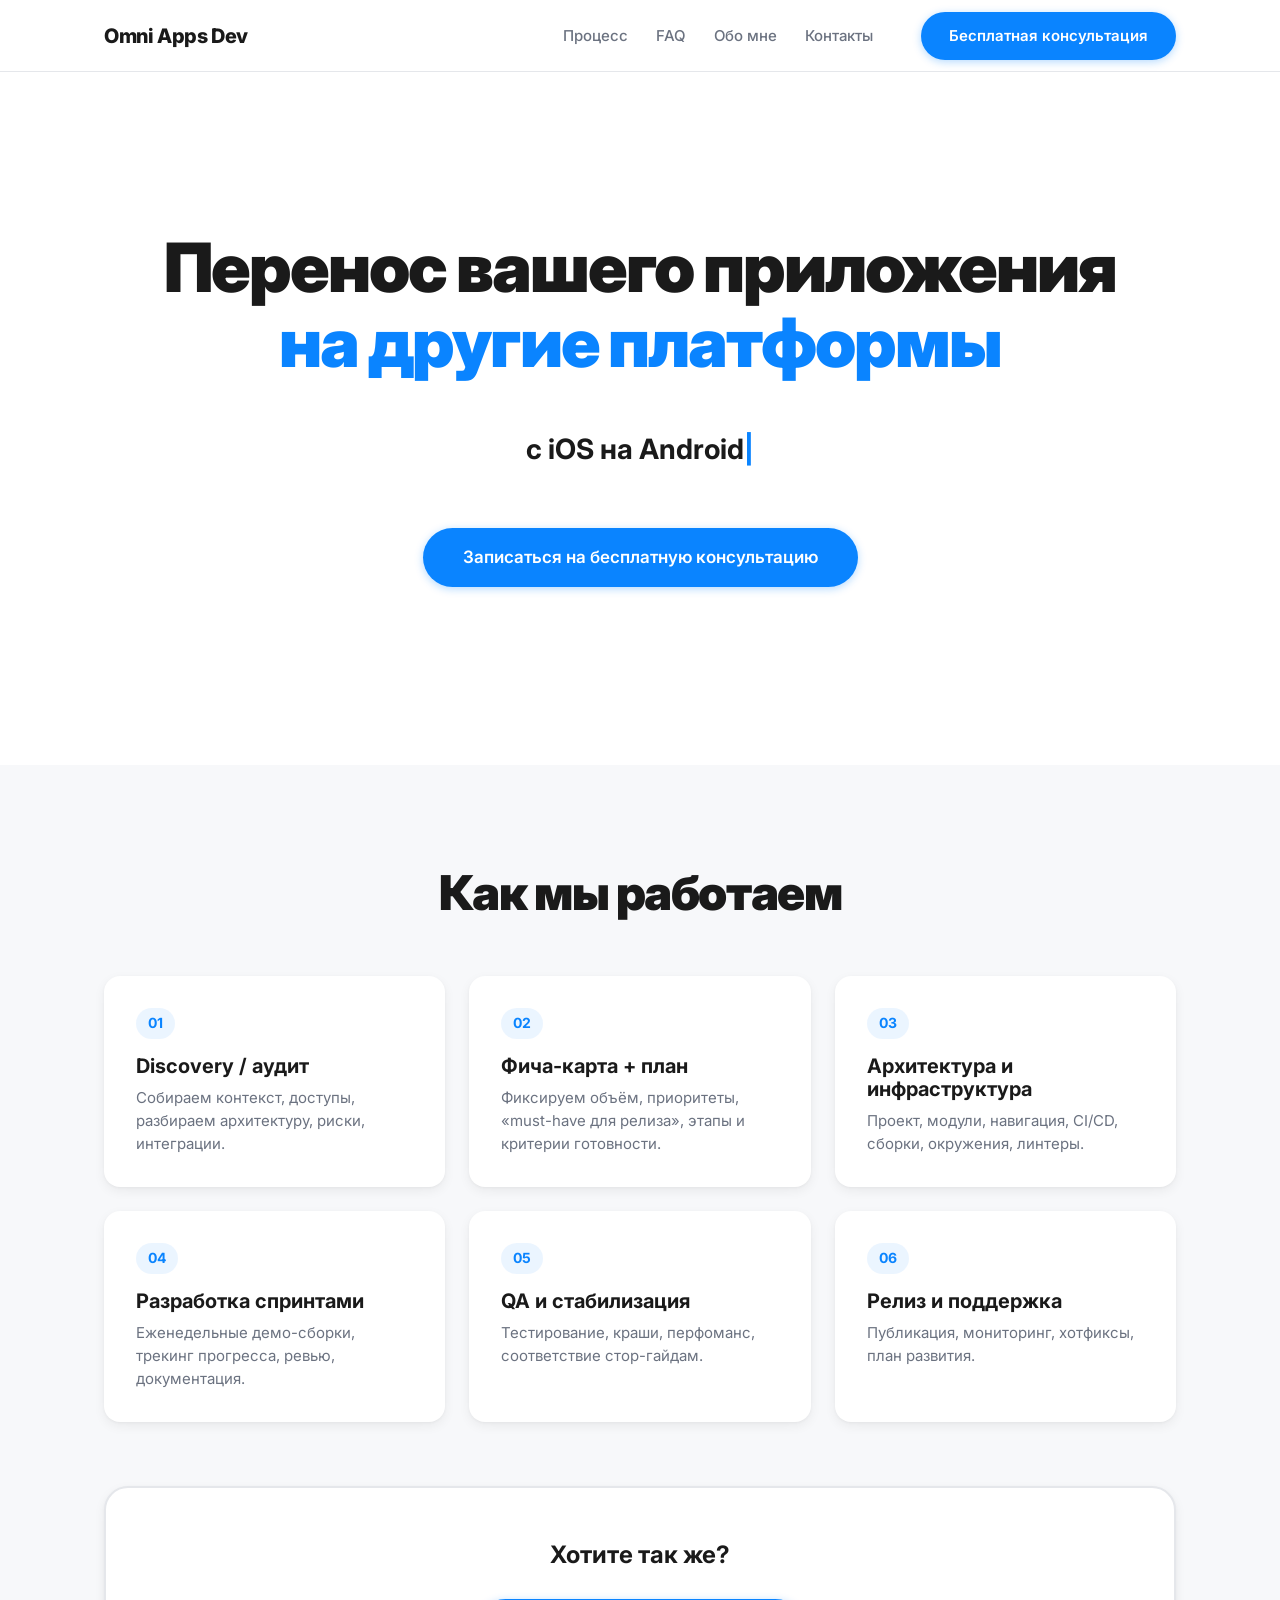
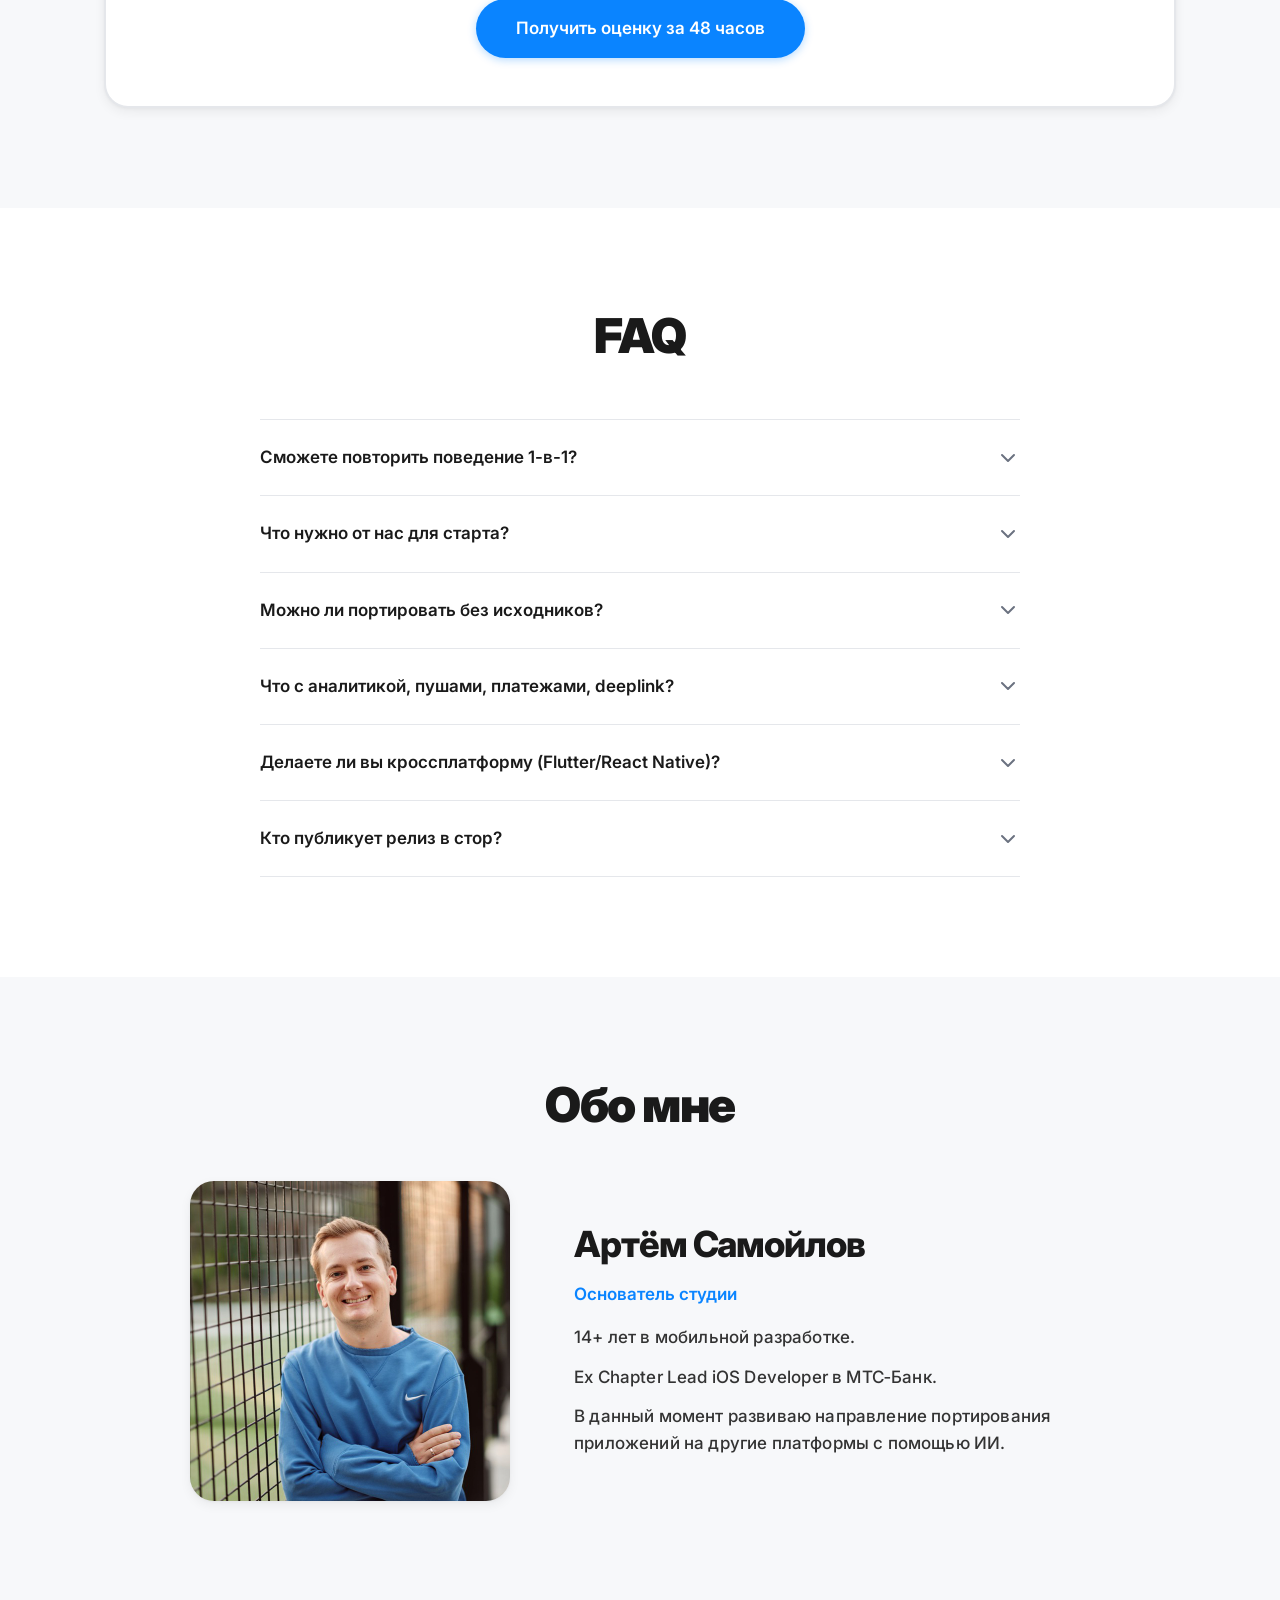
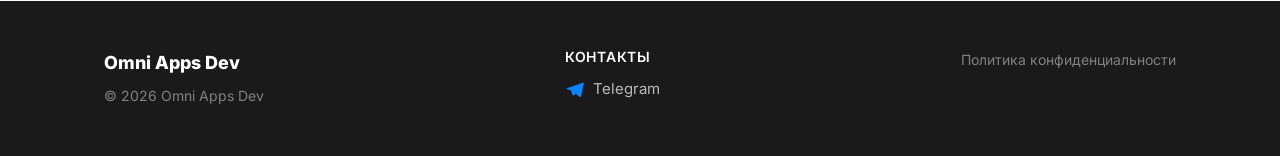
==== index.html @ 4f943011 "Добавлена секция «Обо мне» — фото, биография, навигация Co-authored-by: Cursor <cursoragent@cursor.c" ====
<!DOCTYPE html>
<html lang="ru">
<head>
  <meta charset="UTF-8">
  <meta name="viewport" content="width=device-width, initial-scale=1.0">
  <title>Портирование мобильных приложений iOS ↔ Android</title>
  <meta name="description" content="Переносим приложения между iOS и Android: аудит, план работ, разработка спринтами, QA, релиз и поддержка. Оценка сроков и бюджета за 48 часов.">

  <!-- Open Graph -->
  <meta property="og:title" content="Портирование мобильных приложений iOS ↔ Android">
  <meta property="og:description" content="Переносим приложения между iOS и Android: аудит, план работ, разработка спринтами, QA, релиз и поддержка. Оценка сроков и бюджета за 48 часов.">
  <meta property="og:type" content="website">
  <meta property="og:locale" content="ru_RU">

  <!-- Fonts -->
  <link rel="preconnect" href="https://fonts.googleapis.com">
  <link rel="preconnect" href="https://fonts.gstatic.com" crossorigin>
  <link href="https://fonts.googleapis.com/css2?family=Inter:wght@400;500;600;700;800;900&display=swap" rel="stylesheet">

  <link rel="stylesheet" href="styles.css">
</head>
<body>

  <!-- Header -->
  <header class="header" id="header">
    <div class="container header__inner">
      <a href="/" class="header__logo">Omni Apps Dev</a>

      <nav class="header__nav" id="nav">
        <a href="#process" class="header__link">Процесс</a>
        <a href="#faq" class="header__link">FAQ</a>
        <a href="#about" class="header__link">Обо мне</a>
        <a href="#contacts" class="header__link">Контакты</a>
      </nav>

      <a href="https://t.me/tema_samoylov" target="_blank" rel="noopener" class="btn btn--primary header__cta">
        Бесплатная консультация
      </a>

      <button class="header__burger" id="burger" aria-label="Открыть меню">
        <span></span>
        <span></span>
        <span></span>
      </button>
    </div>
  </header>

  <main>

    <!-- Hero -->
    <section class="hero">
      <div class="container hero__inner">
        <h1 class="hero__title">
          Перенос вашего приложения<br>
          <span class="hero__title--accent">на другие платформы</span>
        </h1>

        <!-- Platform visual (typewriter) -->
        <div class="hero__platforms hero__typewriter" aria-live="polite">
          <span class="hero__typewriter-text"></span>
          <span class="hero__typewriter-cursor" aria-hidden="true">|</span>
        </div>

        <a href="https://t.me/tema_samoylov" target="_blank" rel="noopener" class="btn btn--primary btn--large hero__cta">
          Записаться на бесплатную консультацию
        </a>
      </div>
    </section>

    <!-- Process -->
    <section class="process" id="process">
      <div class="container">
        <h2 class="section__title">Как мы работаем</h2>

        <div class="process__grid">
          <div class="process__card">
            <span class="process__number">01</span>
            <h3 class="process__card-title">Discovery / аудит</h3>
            <p class="process__card-text">Собираем контекст, доступы, разбираем архитектуру, риски, интеграции.</p>
          </div>

          <div class="process__card">
            <span class="process__number">02</span>
            <h3 class="process__card-title">Фича-карта + план</h3>
            <p class="process__card-text">Фиксируем объём, приоритеты, «must-have для релиза», этапы и критерии готовности.</p>
          </div>

          <div class="process__card">
            <span class="process__number">03</span>
            <h3 class="process__card-title">Архитектура и инфраструктура</h3>
            <p class="process__card-text">Проект, модули, навигация, CI/CD, сборки, окружения, линтеры.</p>
          </div>

          <div class="process__card">
            <span class="process__number">04</span>
            <h3 class="process__card-title">Разработка спринтами</h3>
            <p class="process__card-text">Еженедельные демо-сборки, трекинг прогресса, ревью, документация.</p>
          </div>

          <div class="process__card">
            <span class="process__number">05</span>
            <h3 class="process__card-title">QA и стабилизация</h3>
            <p class="process__card-text">Тестирование, краши, перфоманс, соответствие стор-гайдам.</p>
          </div>

          <div class="process__card">
            <span class="process__number">06</span>
            <h3 class="process__card-title">Релиз и поддержка</h3>
            <p class="process__card-text">Публикация, мониторинг, хотфиксы, план развития.</p>
          </div>
        </div>

        <div class="process__cta-banner">
          <p class="process__cta-text">Хотите так же?</p>
          <a href="https://t.me/tema_samoylov" target="_blank" rel="noopener" class="btn btn--primary btn--large">
            Получить оценку за 48 часов
          </a>
        </div>
      </div>
    </section>

    <!-- FAQ -->
    <section class="faq" id="faq">
      <div class="container">
        <h2 class="section__title">FAQ</h2>

        <div class="faq__list">

          <div class="faq__item">
            <button class="faq__question" aria-expanded="false">
              <span>Сможете повторить поведение 1-в-1?</span>
              <svg class="faq__icon" width="24" height="24" viewBox="0 0 24 24" fill="none">
                <path d="M6 9l6 6 6-6" stroke="currentColor" stroke-width="2" stroke-linecap="round" stroke-linejoin="round"/>
              </svg>
            </button>
            <div class="faq__answer">
              <p>Стремимся к максимальному паритету. Где есть платформенные различия — фиксируем их заранее и предлагаем варианты.</p>
            </div>
          </div>

          <div class="faq__item">
            <button class="faq__question" aria-expanded="false">
              <span>Что нужно от нас для старта?</span>
              <svg class="faq__icon" width="24" height="24" viewBox="0 0 24 24" fill="none">
                <path d="M6 9l6 6 6-6" stroke="currentColor" stroke-width="2" stroke-linecap="round" stroke-linejoin="round"/>
              </svg>
            </button>
            <div class="faq__answer">
              <p>Ссылка на текущее приложение, доступ к API/бэкенду (если есть), дизайн/макеты (если есть), доступ к репозиторию (желательно).</p>
            </div>
          </div>

          <div class="faq__item">
            <button class="faq__question" aria-expanded="false">
              <span>Можно ли портировать без исходников?</span>
              <svg class="faq__icon" width="24" height="24" viewBox="0 0 24 24" fill="none">
                <path d="M6 9l6 6 6-6" stroke="currentColor" stroke-width="2" stroke-linecap="round" stroke-linejoin="round"/>
              </svg>
            </button>
            <div class="faq__answer">
              <p>Иногда — да (через восстановление логики и воспроизведение поведения), но это дороже и рискованнее. На аудите скажем честно.</p>
            </div>
          </div>

          <div class="faq__item">
            <button class="faq__question" aria-expanded="false">
              <span>Что с аналитикой, пушами, платежами, deeplink?</span>
              <svg class="faq__icon" width="24" height="24" viewBox="0 0 24 24" fill="none">
                <path d="M6 9l6 6 6-6" stroke="currentColor" stroke-width="2" stroke-linecap="round" stroke-linejoin="round"/>
              </svg>
            </button>
            <div class="faq__answer">
              <p>Закладываем как часть «must-have» для релиза и проверяем тестовыми сценариями.</p>
            </div>
          </div>

          <div class="faq__item">
            <button class="faq__question" aria-expanded="false">
              <span>Делаете ли вы кроссплатформу (Flutter/React Native)?</span>
              <svg class="faq__icon" width="24" height="24" viewBox="0 0 24 24" fill="none">
                <path d="M6 9l6 6 6-6" stroke="currentColor" stroke-width="2" stroke-linecap="round" stroke-linejoin="round"/>
              </svg>
            </button>
            <div class="faq__answer">
              <p>Мы фокусируемся на нативе. Если кросс-платформа объективно выгоднее — скажем об этом на аудите.</p>
            </div>
          </div>

          <div class="faq__item">
            <button class="faq__question" aria-expanded="false">
              <span>Кто публикует релиз в стор?</span>
              <svg class="faq__icon" width="24" height="24" viewBox="0 0 24 24" fill="none">
                <path d="M6 9l6 6 6-6" stroke="currentColor" stroke-width="2" stroke-linecap="round" stroke-linejoin="round"/>
              </svg>
            </button>
            <div class="faq__answer">
              <p>Можем сделать под вашим аккаунтом (рекомендуется) или помочь подготовить всё к публикации.</p>
            </div>
          </div>

        </div>
      </div>
    </section>

    <!-- About -->
    <section class="about" id="about">
      <div class="container">
        <h2 class="section__title">Обо мне</h2>
        <div class="about__inner reveal">
        <div class="about__photo">
          <img src="assets/photo.png" alt="Артём Самойлов" loading="lazy" />
        </div>
        <div class="about__content">
          <h2 class="about__name">Артём Самойлов</h2>
          <p class="about__role">Основатель студии</p>
          <div class="about__text">
            <p class="about__text-item">14+ лет в мобильной разработке.</p>
            <p class="about__text-item">Ex Chapter Lead iOS Developer в МТС‑Банк.</p>
            <p class="about__text-item">В данный момент развиваю направление портирования приложений на другие платформы с помощью ИИ.</p>
          </div>
        </div>
        </div>
      </div>
    </section>

  </main>

  <!-- Footer -->
  <footer class="footer" id="contacts">
    <div class="container footer__inner">
      <div class="footer__brand">
        <a href="/" class="footer__logo">Omni Apps Dev</a>
        <p class="footer__copy">&copy; 2026 Omni Apps Dev</p>
      </div>

      <div class="footer__contacts">
        <h4 class="footer__heading">Контакты</h4>
        <a href="https://t.me/tema_samoylov" target="_blank" rel="noopener" class="footer__link">
          <svg width="20" height="20" viewBox="0 0 24 24" fill="none"><path d="M21.2 4.4L2.4 11.1c-.7.3-.7.9 0 1.1l4.8 1.5 1.9 5.9c.2.5.7.5 1 .2l2.7-2.2 5.3 3.9c.5.4 1.1.2 1.2-.4L22.5 5.4c.2-.8-.5-1.3-1.3-1z" fill="#0A84FF"/></svg>
          Telegram
        </a>
      </div>

      <div class="footer__legal">
        <a href="#" class="footer__link footer__link--small">Политика конфиденциальности</a>
      </div>
    </div>
  </footer>

  <script src="script.js"></script>
</body>
</html>
---- styles.css ----
/* ============================================
   Design System & Variables
   ============================================ */

:root {
  --color-primary: #0A84FF;
  --color-primary-hover: #0070E0;
  --color-accent: #FF9500;
  --color-dark: #1A1A1A;
  --color-text: #333333;
  --color-muted: #6B7280;
  --color-light-bg: #F7F8FA;
  --color-white: #FFFFFF;
  --color-border: #E5E7EB;

  --font-family: 'Inter', -apple-system, BlinkMacSystemFont, 'Segoe UI', Roboto, sans-serif;

  --container-max: 1120px;
  --section-padding: 100px;
  --header-height: 72px;

  --radius-sm: 12px;
  --radius-md: 16px;
  --radius-lg: 24px;
  --radius-full: 50px;

  --shadow-card: 0 1px 3px rgba(0, 0, 0, 0.04), 0 4px 12px rgba(0, 0, 0, 0.06);
  --shadow-card-hover: 0 2px 8px rgba(0, 0, 0, 0.06), 0 8px 24px rgba(0, 0, 0, 0.1);

  --transition: 0.25s cubic-bezier(0.4, 0, 0.2, 1);
}


/* ============================================
   Reset & Base
   ============================================ */

*, *::before, *::after {
  margin: 0;
  padding: 0;
  box-sizing: border-box;
}

html {
  scroll-behavior: smooth;
  scroll-padding-top: var(--header-height);
}

body {
  font-family: var(--font-family);
  font-size: 16px;
  line-height: 1.6;
  color: var(--color-text);
  background: var(--color-white);
  -webkit-font-smoothing: antialiased;
  -moz-osx-font-smoothing: grayscale;
  overflow-x: hidden;
}

a {
  color: inherit;
  text-decoration: none;
}

img, svg {
  display: block;
  max-width: 100%;
}

button {
  font: inherit;
  border: none;
  background: none;
  cursor: pointer;
}

h1, h2, h3, h4 {
  line-height: 1.15;
  color: var(--color-dark);
}


/* ============================================
   Container
   ============================================ */

.container {
  width: 100%;
  max-width: var(--container-max);
  margin: 0 auto;
  padding: 0 24px;
}


/* ============================================
   Buttons
   ============================================ */

.btn {
  display: inline-flex;
  align-items: center;
  justify-content: center;
  font-weight: 600;
  font-size: 15px;
  border-radius: var(--radius-full);
  padding: 12px 28px;
  transition: all var(--transition);
  white-space: nowrap;
}

.btn--primary {
  background: var(--color-primary);
  color: var(--color-white);
  box-shadow: 0 2px 8px rgba(10, 132, 255, 0.3);
}

.btn--primary:hover {
  background: var(--color-primary-hover);
  box-shadow: 0 4px 16px rgba(10, 132, 255, 0.4);
  transform: translateY(-1px);
}

.btn--primary:active {
  transform: translateY(0);
}

.btn--large {
  padding: 16px 40px;
  font-size: 17px;
}


/* ============================================
   Header
   ============================================ */

.header {
  position: fixed;
  top: 0;
  left: 0;
  right: 0;
  z-index: 100;
  height: var(--header-height);
  background: rgba(255, 255, 255, 0.92);
  backdrop-filter: blur(12px);
  -webkit-backdrop-filter: blur(12px);
  border-bottom: 1px solid var(--color-border);
  transition: box-shadow var(--transition);
}

.header--scrolled {
  box-shadow: 0 1px 8px rgba(0, 0, 0, 0.06);
}

.header__inner {
  display: flex;
  align-items: center;
  height: 100%;
  gap: 32px;
}

.header__logo {
  font-weight: 800;
  font-size: 20px;
  color: var(--color-dark);
  letter-spacing: -0.02em;
  flex-shrink: 0;
}

.header__nav {
  display: flex;
  align-items: center;
  gap: 28px;
  margin-left: auto;
}

.header__link {
  font-weight: 500;
  font-size: 15px;
  color: var(--color-muted);
  transition: color var(--transition);
}

.header__link:hover {
  color: var(--color-dark);
}

.header__cta {
  margin-left: 16px;
  flex-shrink: 0;
}

.header__burger {
  display: none;
  flex-direction: column;
  justify-content: center;
  align-items: center;
  width: 40px;
  height: 40px;
  gap: 5px;
  margin-left: auto;
}

.header__burger span {
  display: block;
  width: 22px;
  height: 2px;
  background: var(--color-dark);
  border-radius: 2px;
  transition: all var(--transition);
}

.header__burger.active span:nth-child(1) {
  transform: translateY(7px) rotate(45deg);
}

.header__burger.active span:nth-child(2) {
  opacity: 0;
}

.header__burger.active span:nth-child(3) {
  transform: translateY(-7px) rotate(-45deg);
}


/* ============================================
   Hero
   ============================================ */

.hero {
  padding: calc(var(--header-height) + 80px) 0 100px;
  min-height: 85vh;
  display: flex;
  align-items: center;
  background: var(--color-white);
}

.hero__inner {
  text-align: center;
}

.hero__title {
  font-size: clamp(36px, 5.5vw, 68px);
  font-weight: 900;
  letter-spacing: -0.03em;
  line-height: 1.1;
  margin-bottom: 48px;
  color: var(--color-dark);
}

.hero__title--accent {
  color: var(--color-primary);
}

/* Platform Visual — Typewriter */
.hero__platforms {
  display: flex;
  align-items: center;
  justify-content: center;
  margin-bottom: 56px;
}

.hero__typewriter {
  font-size: 28px;
  font-weight: 700;
  color: var(--color-dark);
  min-height: 1.5em;
  display: flex;
  align-items: center;
  justify-content: center;
  gap: 0;
}

.hero__typewriter-text {
  color: var(--color-dark);
}

.hero__typewriter-cursor {
  color: var(--color-primary);
  animation: typewriter-blink 1s step-end infinite;
}

@keyframes typewriter-blink {
  0%, 50% { opacity: 1; }
  51%, 100% { opacity: 0; }
}

.hero__cta {
  display: inline-flex;
}


/* ============================================
   About
   ============================================ */

.about {
  padding: var(--section-padding) 0;
  background: var(--color-light-bg);
}

.about .section__title {
  margin-bottom: 48px;
}

.about__inner {
  display: grid;
  grid-template-columns: 320px 1fr;
  gap: 64px;
  align-items: center;
  max-width: 900px;
  margin: 0 auto;
}

.about__photo {
  position: relative;
  border-radius: var(--radius-lg);
  overflow: hidden;
  aspect-ratio: 1;
  box-shadow: var(--shadow-card);
}

.about__photo img {
  width: 100%;
  height: 100%;
  object-fit: cover;
}

.about__content {
  display: flex;
  flex-direction: column;
  gap: 16px;
}

.about__name {
  font-size: clamp(28px, 3vw, 36px);
  font-weight: 800;
  letter-spacing: -0.03em;
  color: var(--color-dark);
}

.about__role {
  font-size: 17px;
  font-weight: 600;
  color: var(--color-primary);
}

.about__text {
  display: flex;
  flex-direction: column;
  gap: 12px;
}

.about__text-item {
  font-size: 17px;
  font-weight: 500;
  color: var(--color-text);
  line-height: 1.6;
  letter-spacing: 0.01em;
  margin: 0;
}


/* ============================================
   Section Title (shared)
   ============================================ */

.section__title {
  font-size: clamp(32px, 4vw, 48px);
  font-weight: 900;
  letter-spacing: -0.03em;
  text-align: center;
  margin-bottom: 56px;
  color: var(--color-dark);
}


/* ============================================
   Process
   ============================================ */

.process {
  padding: var(--section-padding) 0;
  background: var(--color-light-bg);
}

.process__grid {
  display: grid;
  grid-template-columns: repeat(3, 1fr);
  gap: 24px;
  margin-bottom: 64px;
}

.process__card {
  background: var(--color-white);
  border-radius: var(--radius-md);
  padding: 32px;
  box-shadow: var(--shadow-card);
  transition: all var(--transition);
}

.process__card:hover {
  box-shadow: var(--shadow-card-hover);
}

.process__card.revealed:hover {
  transform: translateY(-4px);
}

.process__number {
  display: inline-block;
  font-size: 14px;
  font-weight: 700;
  color: var(--color-primary);
  background: rgba(10, 132, 255, 0.08);
  padding: 4px 12px;
  border-radius: var(--radius-full);
  margin-bottom: 16px;
}

.process__card-title {
  font-size: 20px;
  font-weight: 700;
  margin-bottom: 8px;
  color: var(--color-dark);
}

.process__card-text {
  font-size: 15px;
  color: var(--color-muted);
  line-height: 1.55;
}

/* CTA Banner */
.process__cta-banner {
  background: var(--color-white);
  border-radius: var(--radius-lg);
  padding: 48px;
  text-align: center;
  box-shadow: var(--shadow-card);
  border: 2px solid var(--color-border);
}

.process__cta-text {
  font-size: 24px;
  font-weight: 700;
  color: var(--color-dark);
  margin-bottom: 24px;
}


/* ============================================
   FAQ
   ============================================ */

.faq {
  padding: var(--section-padding) 0;
}

.faq__list {
  max-width: 760px;
  margin: 0 auto;
}

.faq__item {
  border-bottom: 1px solid var(--color-border);
}

.faq__item:first-child {
  border-top: 1px solid var(--color-border);
}

.faq__question {
  display: flex;
  align-items: center;
  justify-content: space-between;
  width: 100%;
  text-align: left;
  padding: 24px 0;
  font-size: 17px;
  font-weight: 600;
  color: var(--color-dark);
  gap: 16px;
  transition: color var(--transition);
}

.faq__question:hover {
  color: var(--color-primary);
}

.faq__icon {
  flex-shrink: 0;
  transition: transform var(--transition);
  color: var(--color-muted);
}

.faq__item.active .faq__icon {
  transform: rotate(180deg);
  color: var(--color-primary);
}

.faq__answer {
  max-height: 0;
  overflow: hidden;
  transition: max-height 0.35s cubic-bezier(0.4, 0, 0.2, 1),
              padding 0.35s cubic-bezier(0.4, 0, 0.2, 1);
}

.faq__item.active .faq__answer {
  max-height: 300px;
}

.faq__answer p {
  padding-bottom: 24px;
  font-size: 15px;
  color: var(--color-muted);
  line-height: 1.65;
}


/* ============================================
   Footer
   ============================================ */

.footer {
  background: var(--color-dark);
  color: rgba(255, 255, 255, 0.7);
  padding: 48px 0;
}

.footer__inner {
  display: flex;
  align-items: flex-start;
  justify-content: space-between;
  gap: 40px;
  flex-wrap: wrap;
}

.footer__brand {
  display: flex;
  flex-direction: column;
  gap: 8px;
}

.footer__logo {
  font-weight: 800;
  font-size: 18px;
  color: var(--color-white);
}

.footer__copy {
  font-size: 14px;
  color: rgba(255, 255, 255, 0.45);
}

.footer__heading {
  font-size: 14px;
  font-weight: 600;
  color: var(--color-white);
  margin-bottom: 12px;
  text-transform: uppercase;
  letter-spacing: 0.05em;
}

.footer__link {
  display: inline-flex;
  align-items: center;
  gap: 8px;
  font-size: 15px;
  color: rgba(255, 255, 255, 0.7);
  transition: color var(--transition);
}

.footer__link:hover {
  color: var(--color-white);
}

.footer__link--small {
  font-size: 14px;
  color: rgba(255, 255, 255, 0.45);
}

.footer__link--small:hover {
  color: rgba(255, 255, 255, 0.7);
}

.footer__legal {
  display: flex;
  align-items: flex-end;
}


/* ============================================
   Mobile Navigation Overlay
   ============================================ */

.nav-overlay {
  display: none;
  position: fixed;
  inset: 0;
  background: rgba(0, 0, 0, 0.3);
  z-index: 90;
  opacity: 0;
  transition: opacity var(--transition);
}

.nav-overlay.active {
  display: block;
  opacity: 1;
}


/* ============================================
   Responsive
   ============================================ */

/* Tablet */
@media (max-width: 1024px) {
  .process__grid {
    grid-template-columns: repeat(2, 1fr);
  }
}

/* Mobile */
@media (max-width: 768px) {
  :root {
    --section-padding: 64px;
  }

  .header__nav,
  .header__cta {
    display: none;
  }

  .header__burger {
    display: flex;
  }

  /* Mobile menu */
  .header__nav.mobile-open {
    display: flex;
    flex-direction: column;
    position: fixed;
    top: var(--header-height);
    left: 0;
    right: 0;
    background: var(--color-white);
    padding: 24px;
    gap: 0;
    border-bottom: 1px solid var(--color-border);
    box-shadow: 0 8px 24px rgba(0, 0, 0, 0.08);
    z-index: 95;
    animation: slideDown 0.25s ease;
  }

  .header__nav.mobile-open .header__link {
    padding: 14px 0;
    font-size: 17px;
    border-bottom: 1px solid var(--color-border);
  }

  .header__nav.mobile-open .header__link:last-child {
    border-bottom: none;
  }

  .header__cta.mobile-show {
    display: inline-flex;
    margin: 16px 24px 24px;
    text-align: center;
    justify-content: center;
  }

  @keyframes slideDown {
    from {
      opacity: 0;
      transform: translateY(-8px);
    }
    to {
      opacity: 1;
      transform: translateY(0);
    }
  }

  .hero {
    min-height: auto;
    padding: calc(var(--header-height) + 48px) 0 64px;
  }

  .hero__platforms {
    margin-bottom: 40px;
  }

  .hero__typewriter {
    font-size: 22px;
  }

  .btn--large {
    padding: 14px 28px;
    font-size: 15px;
  }

  .about__inner {
    grid-template-columns: 1fr;
    gap: 40px;
    text-align: center;
  }

  .about__photo {
    max-width: 280px;
    margin: 0 auto;
  }

  .process__grid {
    grid-template-columns: 1fr;
  }

  .process__cta-banner {
    padding: 32px 24px;
  }

  .process__cta-text {
    font-size: 20px;
  }

  .faq__question {
    font-size: 15px;
    padding: 20px 0;
  }

  .footer__inner {
    flex-direction: column;
    gap: 24px;
  }

  .footer__legal {
    align-items: flex-start;
  }
}

/* ============================================
   Scroll Reveal
   ============================================ */

.reveal {
  opacity: 0;
  transform: translateY(24px);
  transition: opacity 0.5s ease, transform 0.5s ease;
}

.reveal.revealed {
  opacity: 1;
  transform: translateY(0);
}


@media (max-width: 480px) {
  .container {
    padding: 0 16px;
  }

  .hero__title {
    font-size: 28px;
  }

  .section__title {
    font-size: 28px;
    margin-bottom: 40px;
  }
}
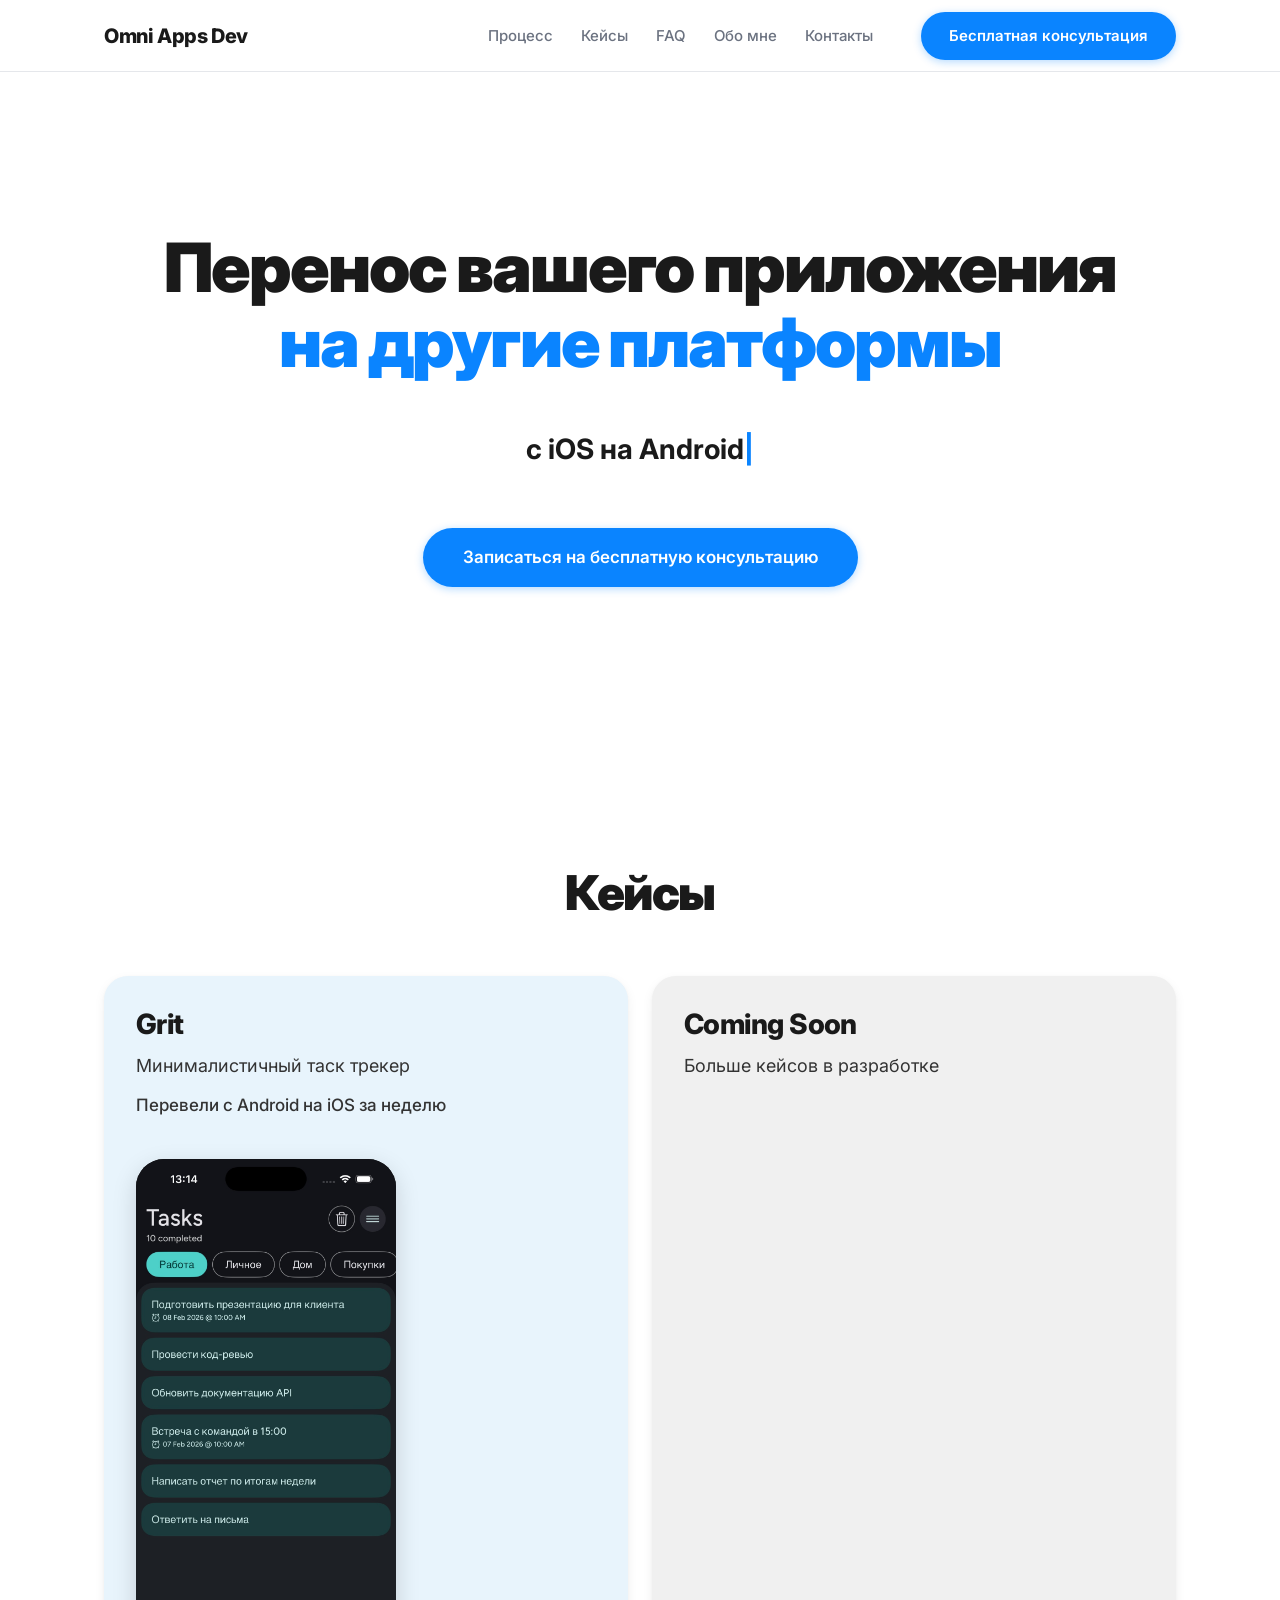
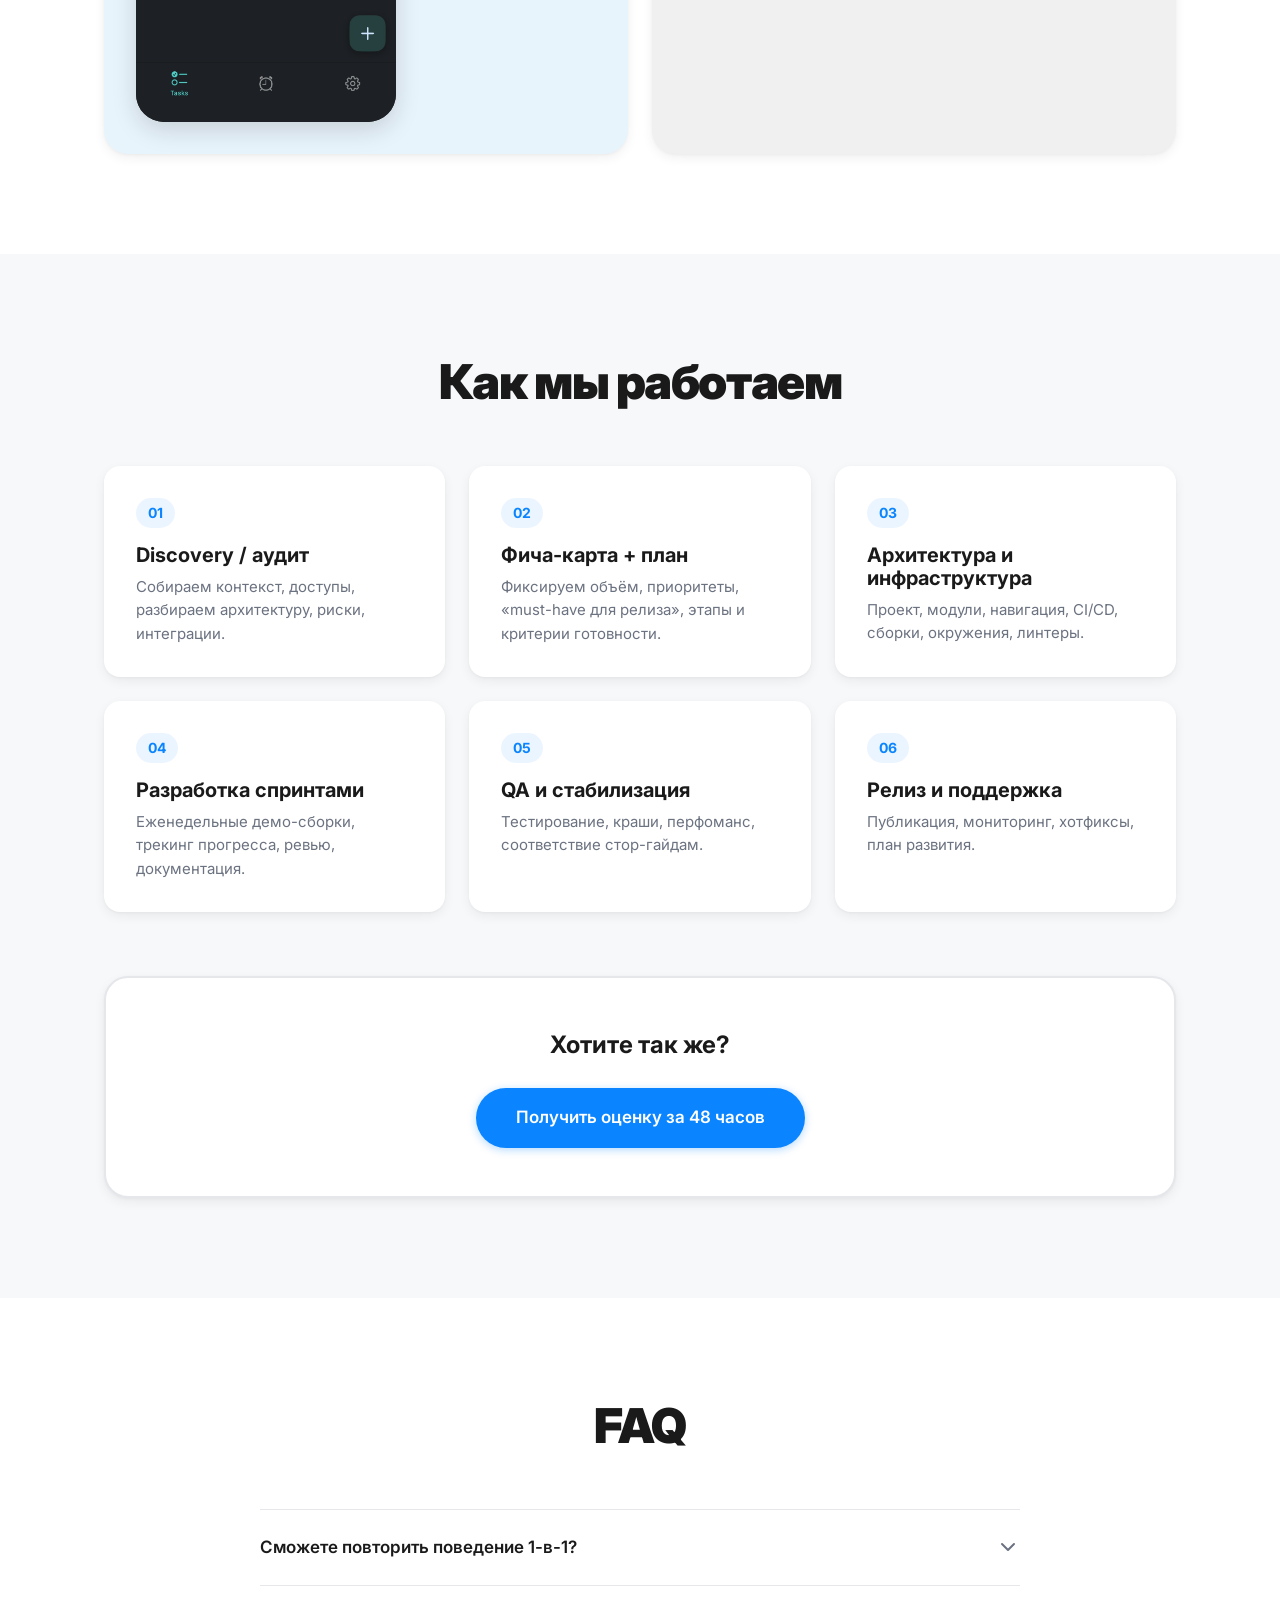
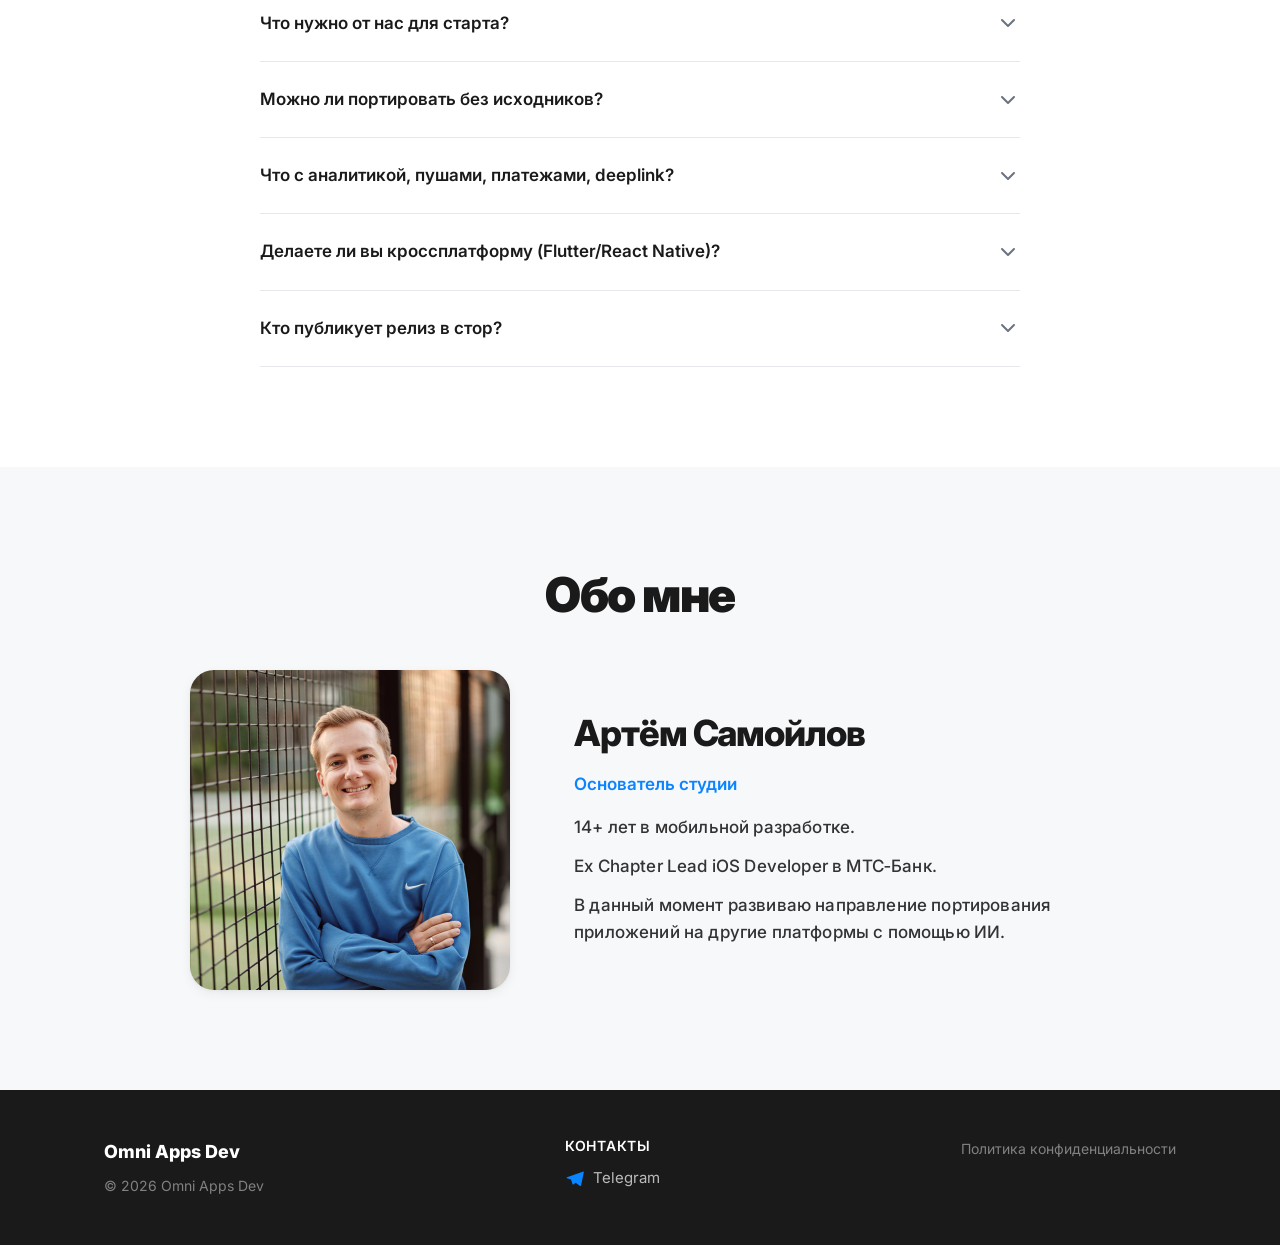
==== commit 4b2c1974: "Секция Кейсы: Grit, Coming Soon, скриншот приложения Co-authored-by: Cursor <cursoragent@cursor.com>" ====
--- a/index.html
+++ b/index.html
@@ -3,11 +3,11 @@
 <head>
   <meta charset="UTF-8">
   <meta name="viewport" content="width=device-width, initial-scale=1.0">
-  <title>Портирование мобильных приложений iOS ↔ Android</title>
+  <title>Студия портирования приложений</title>
   <meta name="description" content="Переносим приложения между iOS и Android: аудит, план работ, разработка спринтами, QA, релиз и поддержка. Оценка сроков и бюджета за 48 часов.">
 
   <!-- Open Graph -->
-  <meta property="og:title" content="Портирование мобильных приложений iOS ↔ Android">
+  <meta property="og:title" content="Студия портирования приложений">
   <meta property="og:description" content="Переносим приложения между iOS и Android: аудит, план работ, разработка спринтами, QA, релиз и поддержка. Оценка сроков и бюджета за 48 часов.">
   <meta property="og:type" content="website">
   <meta property="og:locale" content="ru_RU">
@@ -28,6 +28,7 @@
 
       <nav class="header__nav" id="nav">
         <a href="#process" class="header__link">Процесс</a>
+        <a href="#cases" class="header__link">Кейсы</a>
         <a href="#faq" class="header__link">FAQ</a>
         <a href="#about" class="header__link">Обо мне</a>
         <a href="#contacts" class="header__link">Контакты</a>
@@ -67,6 +68,35 @@
       </div>
     </section>
 
+    <!-- Cases -->
+    <section class="cases" id="cases">
+      <div class="container">
+        <h2 class="cases__title">Кейсы</h2>
+
+        <div class="cases__grid">
+          <article class="cases__card cases__card--calzen">
+            <div class="cases__content">
+              <h3 class="cases__card-title">Grit</h3>
+              <p class="cases__card-desc">Минималистичный таск трекер</p>
+              <p class="cases__card-time">Перевели с Android на iOS за неделю</p>
+            </div>
+            <div class="cases__phones">
+              <div class="cases__phone">
+                <img src="assets/grit-screenshot.png" alt="Grit — таск трекер" loading="lazy">
+              </div>
+            </div>
+          </article>
+
+          <article class="cases__card cases__card--summarizer">
+            <div class="cases__content">
+              <h3 class="cases__card-title">Coming Soon</h3>
+              <p class="cases__card-desc">Больше кейсов в разработке</p>
+            </div>
+          </article>
+        </div>
+      </div>
+    </section>
+
     <!-- Process -->
     <section class="process" id="process">
       <div class="container">
--- a/styles.css
+++ b/styles.css
@@ -446,6 +446,105 @@
   font-weight: 700;
   color: var(--color-dark);
   margin-bottom: 24px;
+}
+
+
+/* ============================================
+   Cases
+   ============================================ */
+
+.cases {
+  padding: var(--section-padding) 0;
+  background: var(--color-white);
+}
+
+.cases__title {
+  font-size: clamp(32px, 4vw, 48px);
+  font-weight: 900;
+  letter-spacing: -0.03em;
+  text-align: center;
+  margin-bottom: 56px;
+  color: var(--color-dark);
+}
+
+.cases__title--accent {
+  color: var(--color-primary);
+}
+
+.cases__grid {
+  display: grid;
+  grid-template-columns: repeat(2, 1fr);
+  gap: 24px;
+}
+
+.cases__card {
+  border-radius: var(--radius-lg);
+  padding: 32px;
+  display: flex;
+  flex-direction: column;
+  gap: 24px;
+  box-shadow: var(--shadow-card);
+  overflow: visible;
+}
+
+.cases__card--calzen {
+  background: #E8F4FC;
+}
+
+.cases__card--summarizer {
+  background: #F0F0F0;
+}
+
+.cases__content {
+  display: flex;
+  flex-direction: column;
+  gap: 12px;
+}
+
+.cases__card-title {
+  font-size: 28px;
+  font-weight: 800;
+  color: var(--color-dark);
+  letter-spacing: -0.02em;
+}
+
+.cases__card-desc {
+  font-size: 18px;
+  color: var(--color-text);
+  line-height: 1.55;
+}
+
+.cases__card-time {
+  font-size: 17px;
+  color: var(--color-text);
+  font-weight: 500;
+}
+
+.cases__phones {
+  display: flex;
+  gap: 16px;
+  justify-content: flex-start;
+  align-items: flex-end;
+  margin-top: auto;
+  padding-top: 16px;
+}
+
+.cases__phone {
+  width: 260px;
+  min-width: 260px;
+  height: 563px; /* 260 * 19.5/9 */
+  flex-shrink: 0;
+  border-radius: 28px;
+  overflow: hidden;
+  box-shadow: 0 8px 24px rgba(0, 0, 0, 0.15);
+  background: #1a1a1a;
+}
+
+.cases__phone img {
+  display: block;
+  width: 100%;
+  height: 100%;
+  object-fit: cover;
 }
 
 
@@ -714,6 +813,16 @@
     grid-template-columns: 1fr;
   }
 
+  .cases__grid {
+    grid-template-columns: 1fr;
+  }
+
+  .cases__phone {
+    width: 200px;
+    min-width: 200px;
+    height: 433px;
+  }
+
   .process__cta-banner {
     padding: 32px 24px;
   }
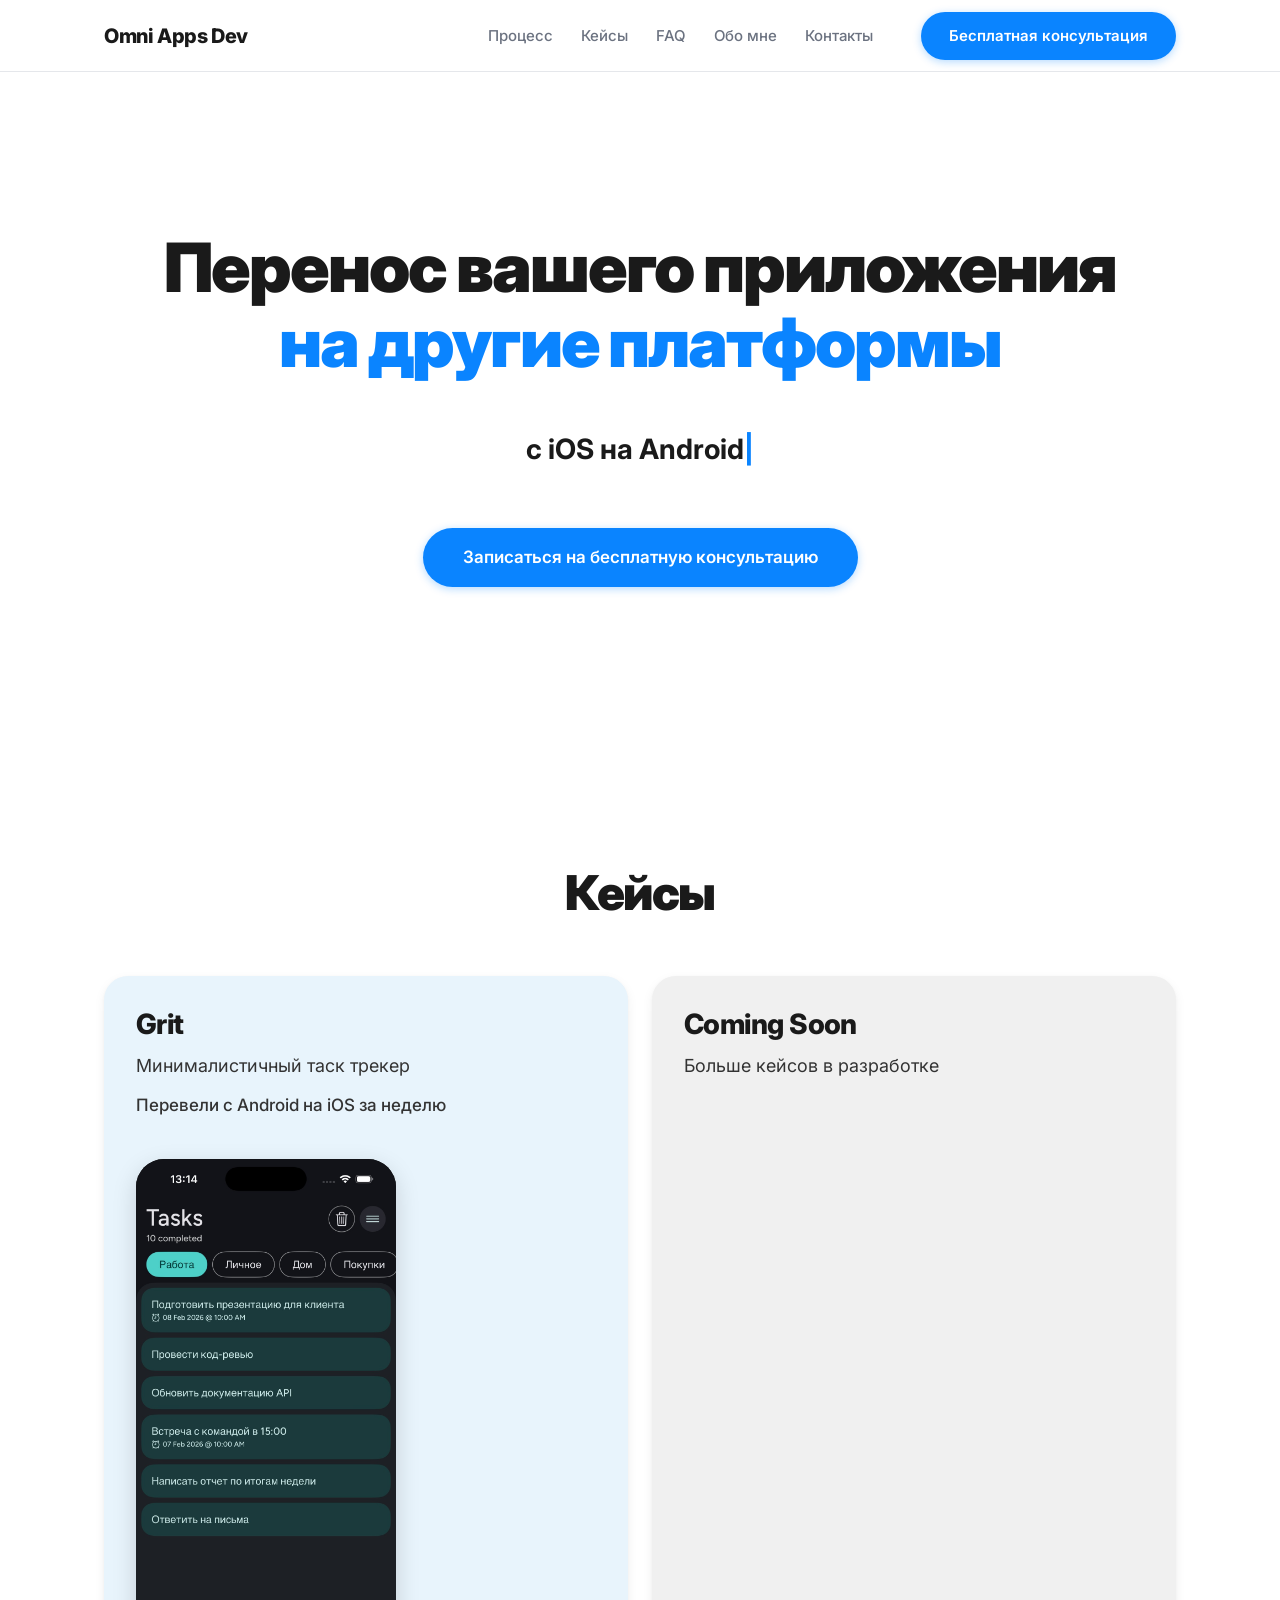
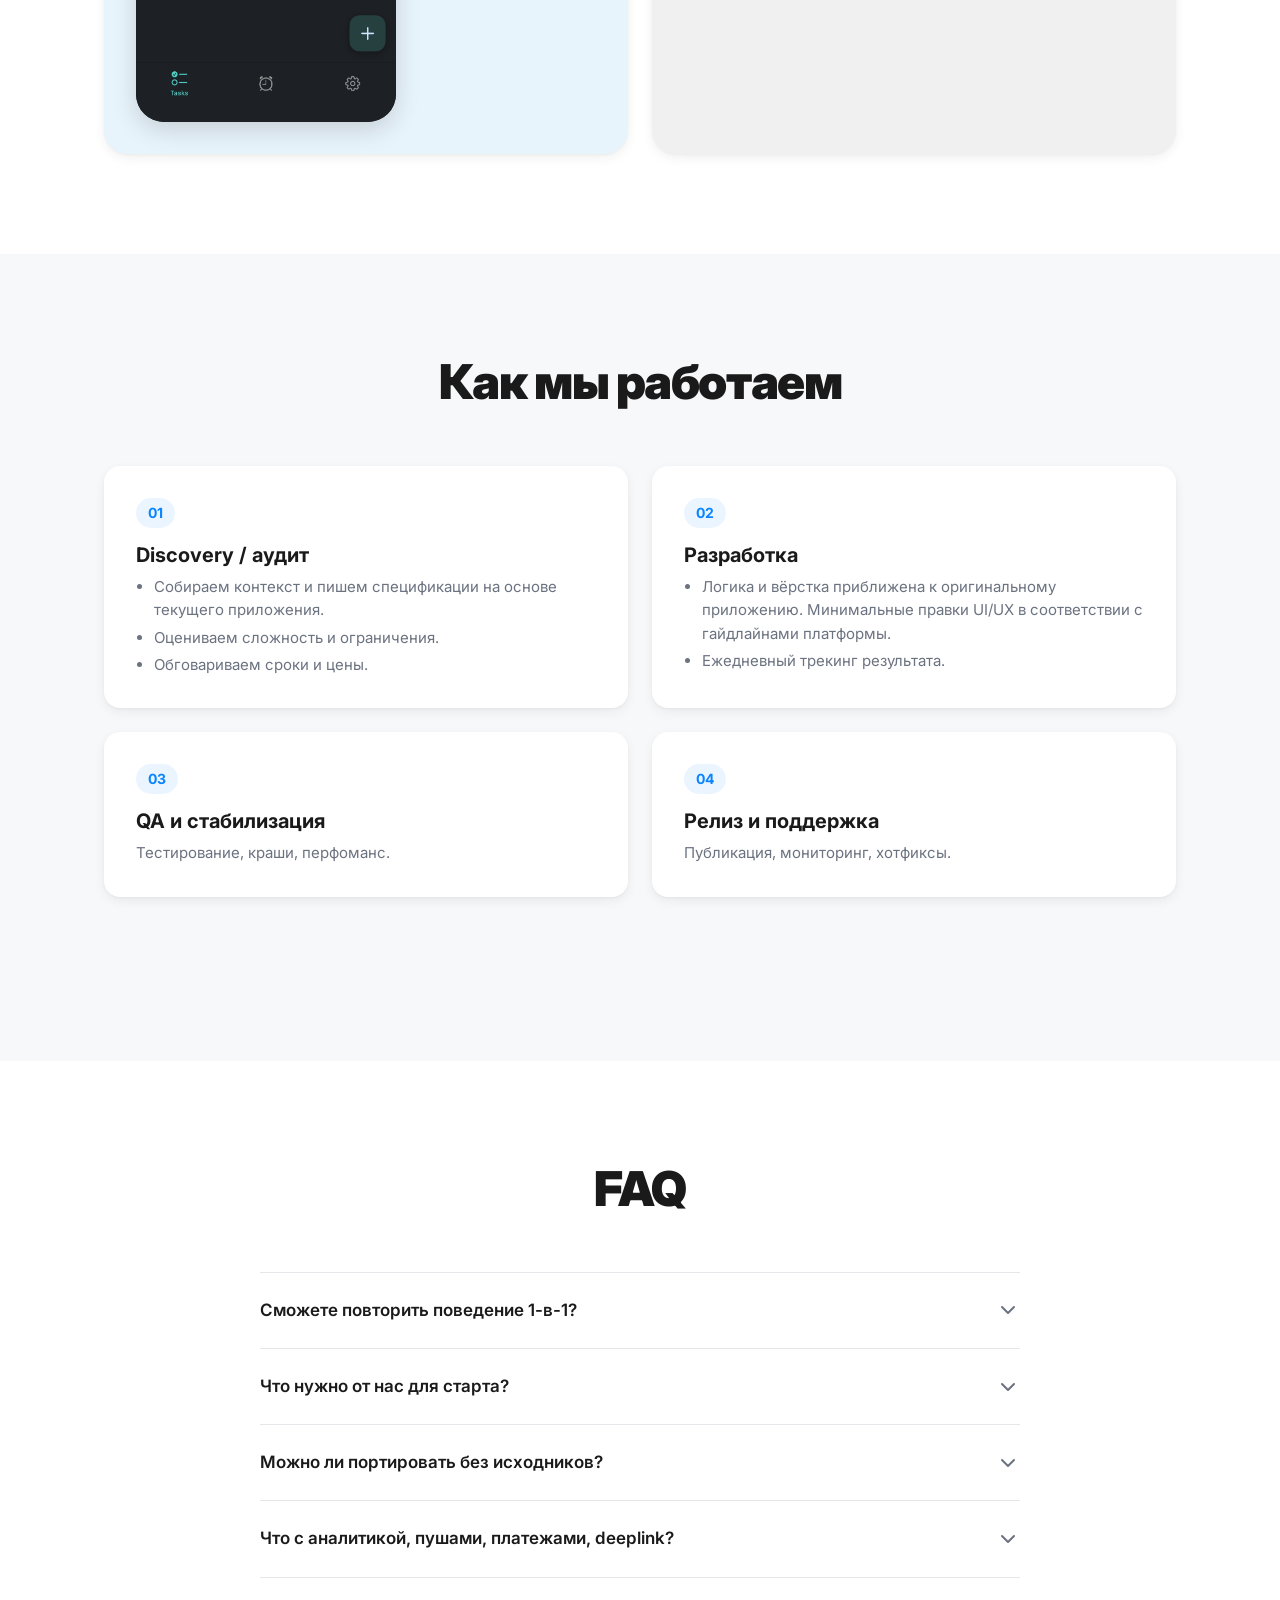
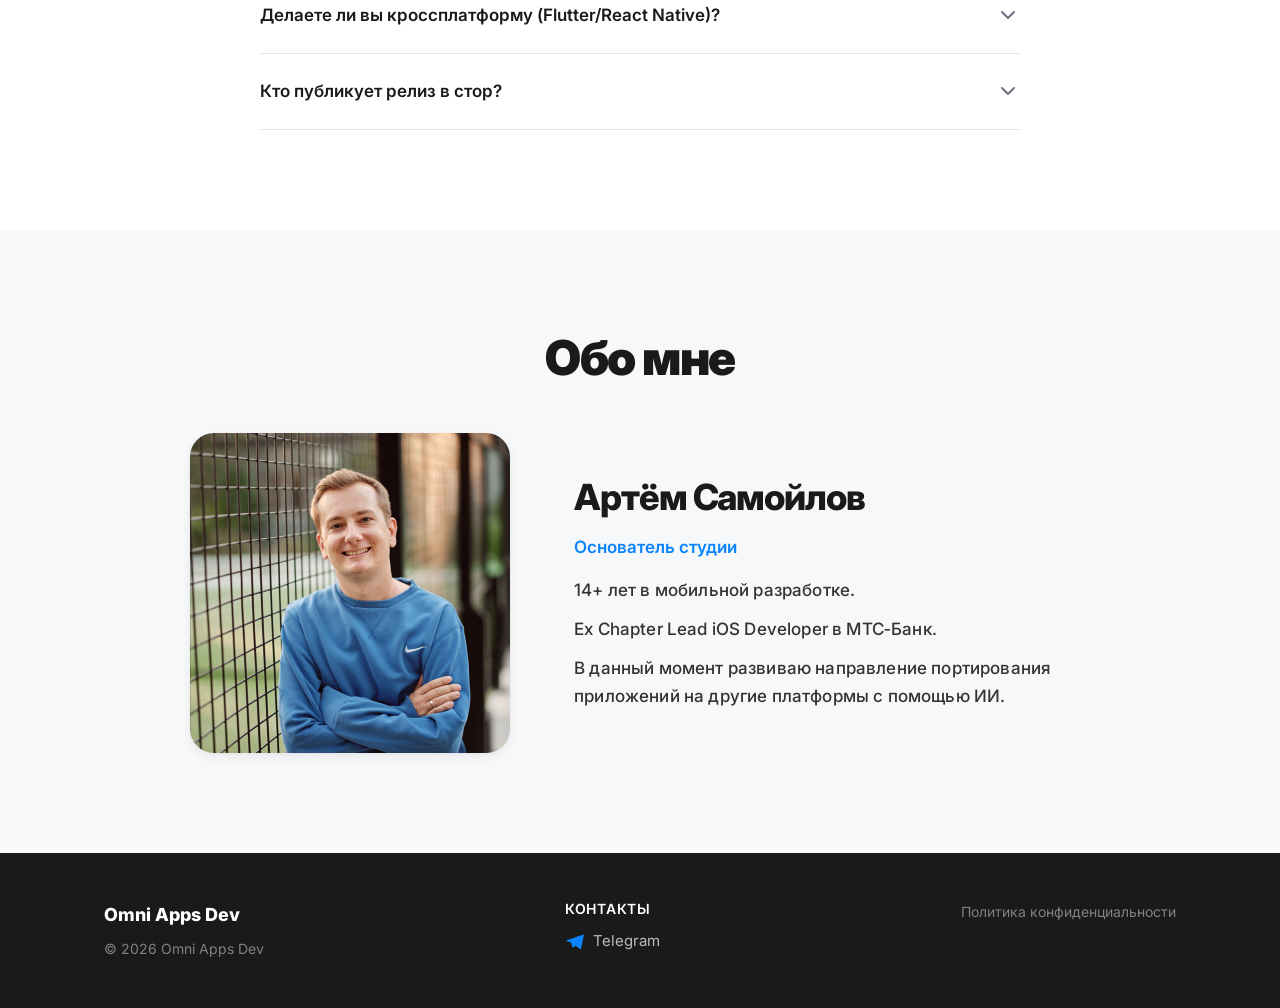
==== commit 0c78bf4b: "Редактирование секции процесса: упрощение карточек, 2 в ряд Co-authored-by: Cursor <cursoragent@curs" ====
--- a/index.html
+++ b/index.html
@@ -106,45 +106,33 @@
           <div class="process__card">
             <span class="process__number">01</span>
             <h3 class="process__card-title">Discovery / аудит</h3>
-            <p class="process__card-text">Собираем контекст, доступы, разбираем архитектуру, риски, интеграции.</p>
+            <ul class="process__card-text">
+              <li>Собираем контекст и пишем спецификации на основе текущего приложения.</li>
+              <li>Оцениваем сложность и ограничения.</li>
+              <li>Обговариваем сроки и цены.</li>
+            </ul>
           </div>
 
           <div class="process__card">
             <span class="process__number">02</span>
-            <h3 class="process__card-title">Фича-карта + план</h3>
-            <p class="process__card-text">Фиксируем объём, приоритеты, «must-have для релиза», этапы и критерии готовности.</p>
+            <h3 class="process__card-title">Разработка</h3>
+            <ul class="process__card-text">
+              <li>Логика и вёрстка приближена к оригинальному приложению. Минимальные правки UI/UX в соответствии с гайдлайнами платформы.</li>
+              <li>Ежедневный трекинг результата.</li>
+            </ul>
           </div>
 
           <div class="process__card">
             <span class="process__number">03</span>
-            <h3 class="process__card-title">Архитектура и инфраструктура</h3>
-            <p class="process__card-text">Проект, модули, навигация, CI/CD, сборки, окружения, линтеры.</p>
+            <h3 class="process__card-title">QA и стабилизация</h3>
+            <p class="process__card-text">Тестирование, краши, перфоманс.</p>
           </div>
 
           <div class="process__card">
             <span class="process__number">04</span>
-            <h3 class="process__card-title">Разработка спринтами</h3>
-            <p class="process__card-text">Еженедельные демо-сборки, трекинг прогресса, ревью, документация.</p>
-          </div>
-
-          <div class="process__card">
-            <span class="process__number">05</span>
-            <h3 class="process__card-title">QA и стабилизация</h3>
-            <p class="process__card-text">Тестирование, краши, перфоманс, соответствие стор-гайдам.</p>
-          </div>
-
-          <div class="process__card">
-            <span class="process__number">06</span>
             <h3 class="process__card-title">Релиз и поддержка</h3>
-            <p class="process__card-text">Публикация, мониторинг, хотфиксы, план развития.</p>
-          </div>
-        </div>
-
-        <div class="process__cta-banner">
-          <p class="process__cta-text">Хотите так же?</p>
-          <a href="https://t.me/tema_samoylov" target="_blank" rel="noopener" class="btn btn--primary btn--large">
-            Получить оценку за 48 часов
-          </a>
+            <p class="process__card-text">Публикация, мониторинг, хотфиксы.</p>
+          </div>
         </div>
       </div>
     </section>
--- a/styles.css
+++ b/styles.css
@@ -386,7 +386,7 @@
 
 .process__grid {
   display: grid;
-  grid-template-columns: repeat(3, 1fr);
+  grid-template-columns: repeat(2, 1fr);
   gap: 24px;
   margin-bottom: 64px;
 }
@@ -429,6 +429,20 @@
   font-size: 15px;
   color: var(--color-muted);
   line-height: 1.55;
+}
+
+ul.process__card-text {
+  margin: 0;
+  padding-left: 1.2em;
+  list-style: disc;
+}
+
+ul.process__card-text li {
+  margin-bottom: 4px;
+}
+
+ul.process__card-text li:last-child {
+  margin-bottom: 0;
 }
 
 /* CTA Banner */
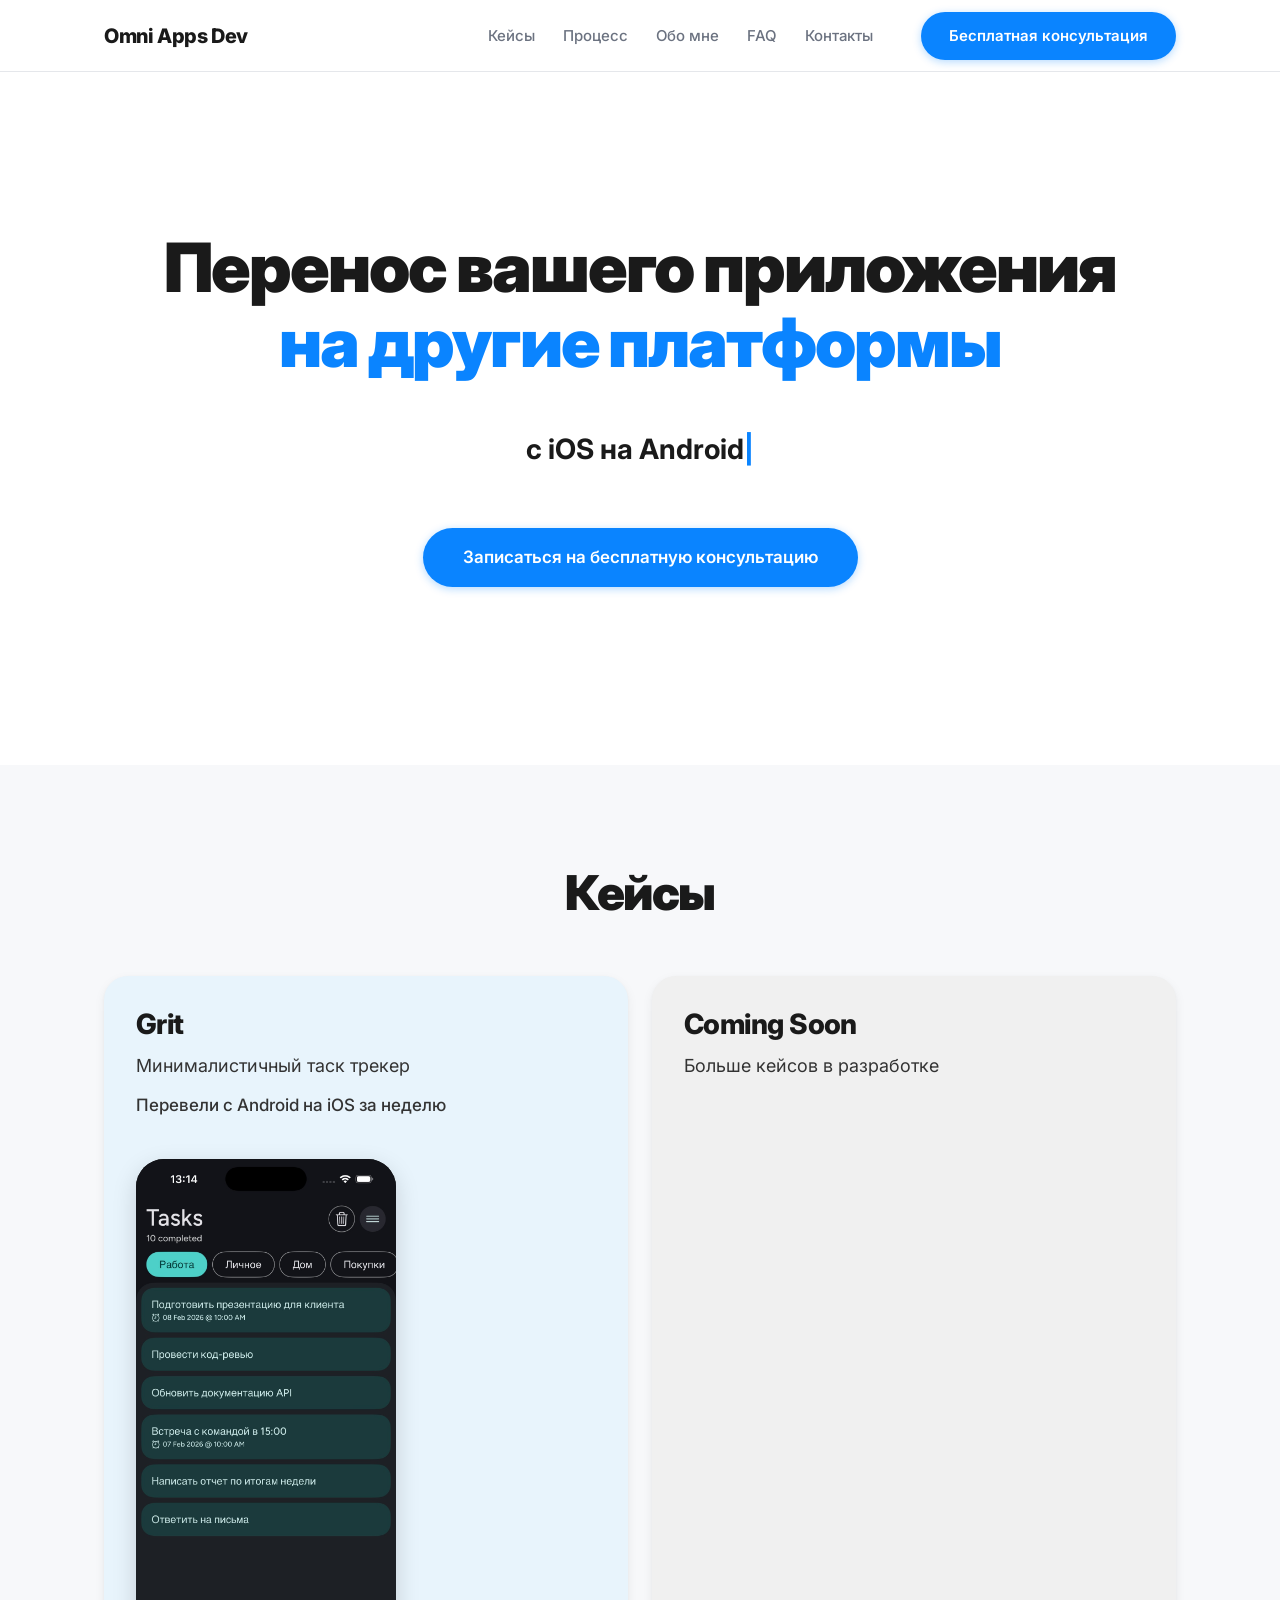
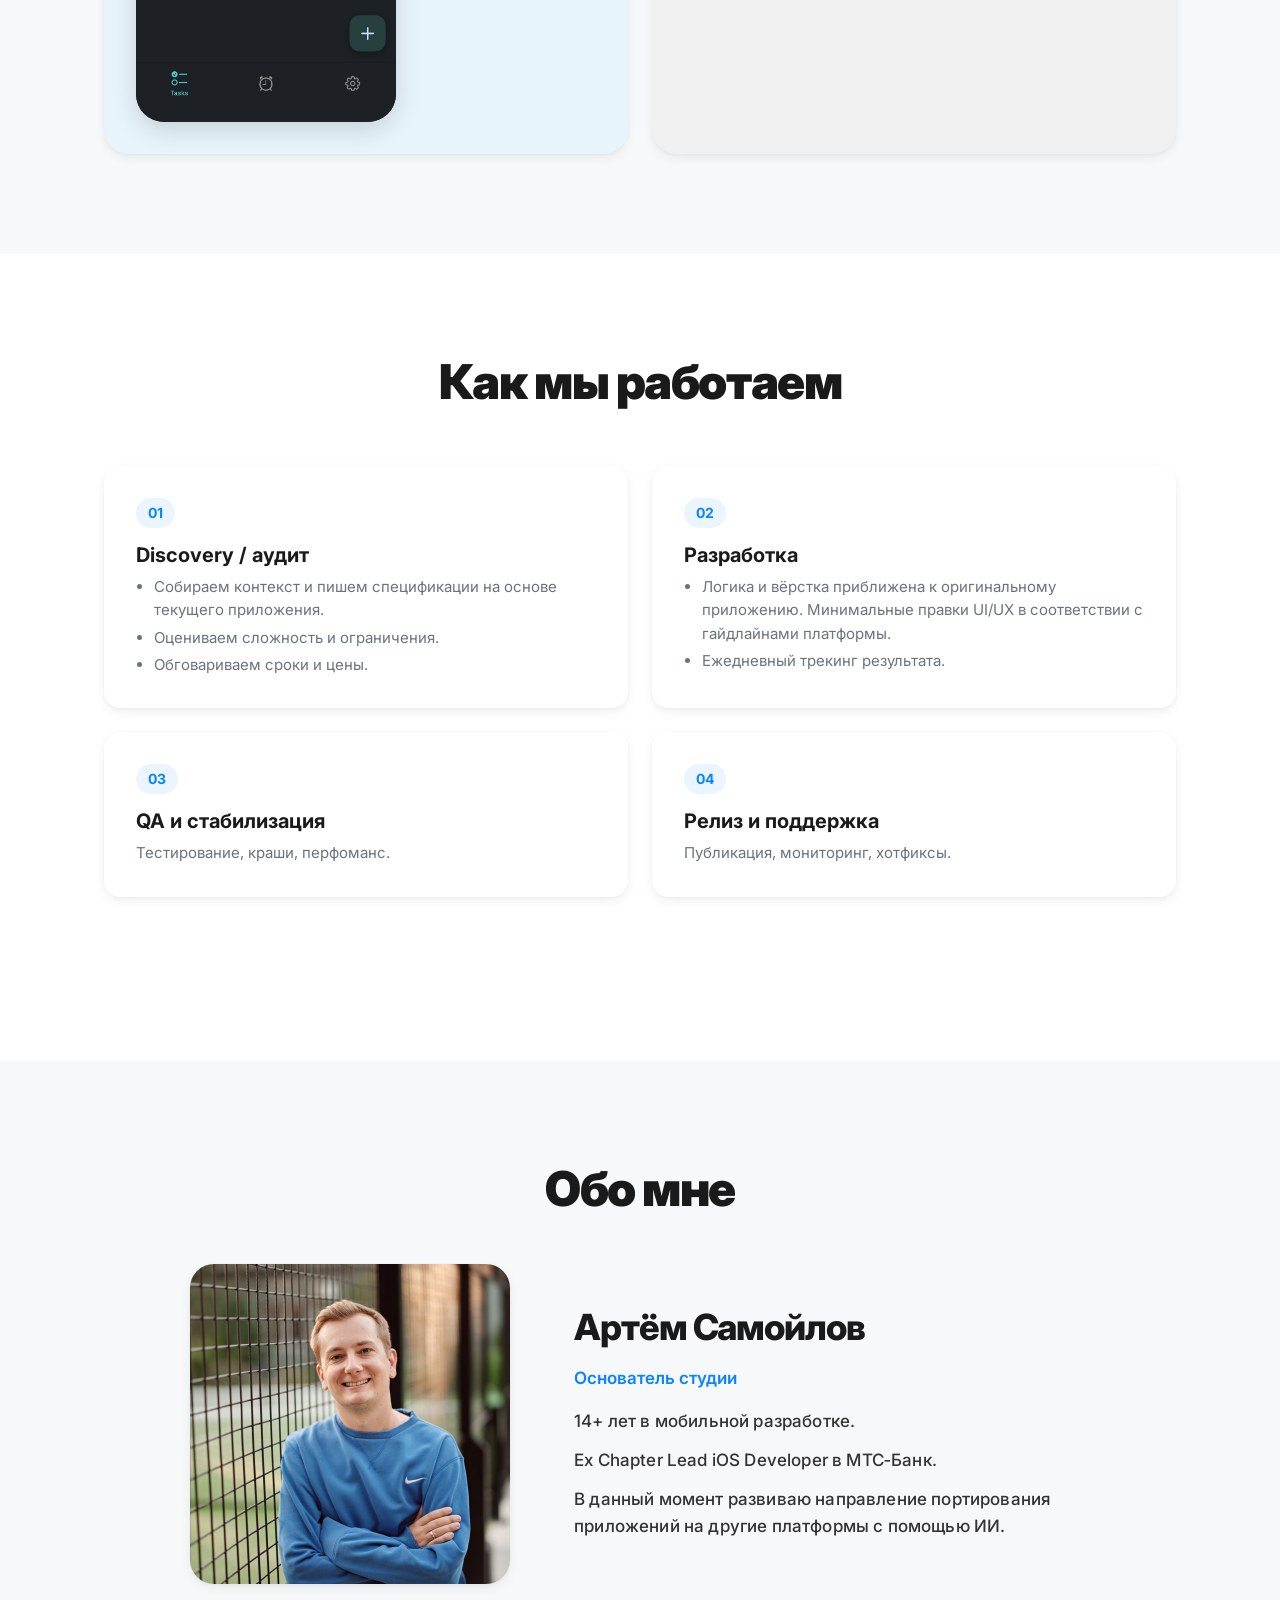
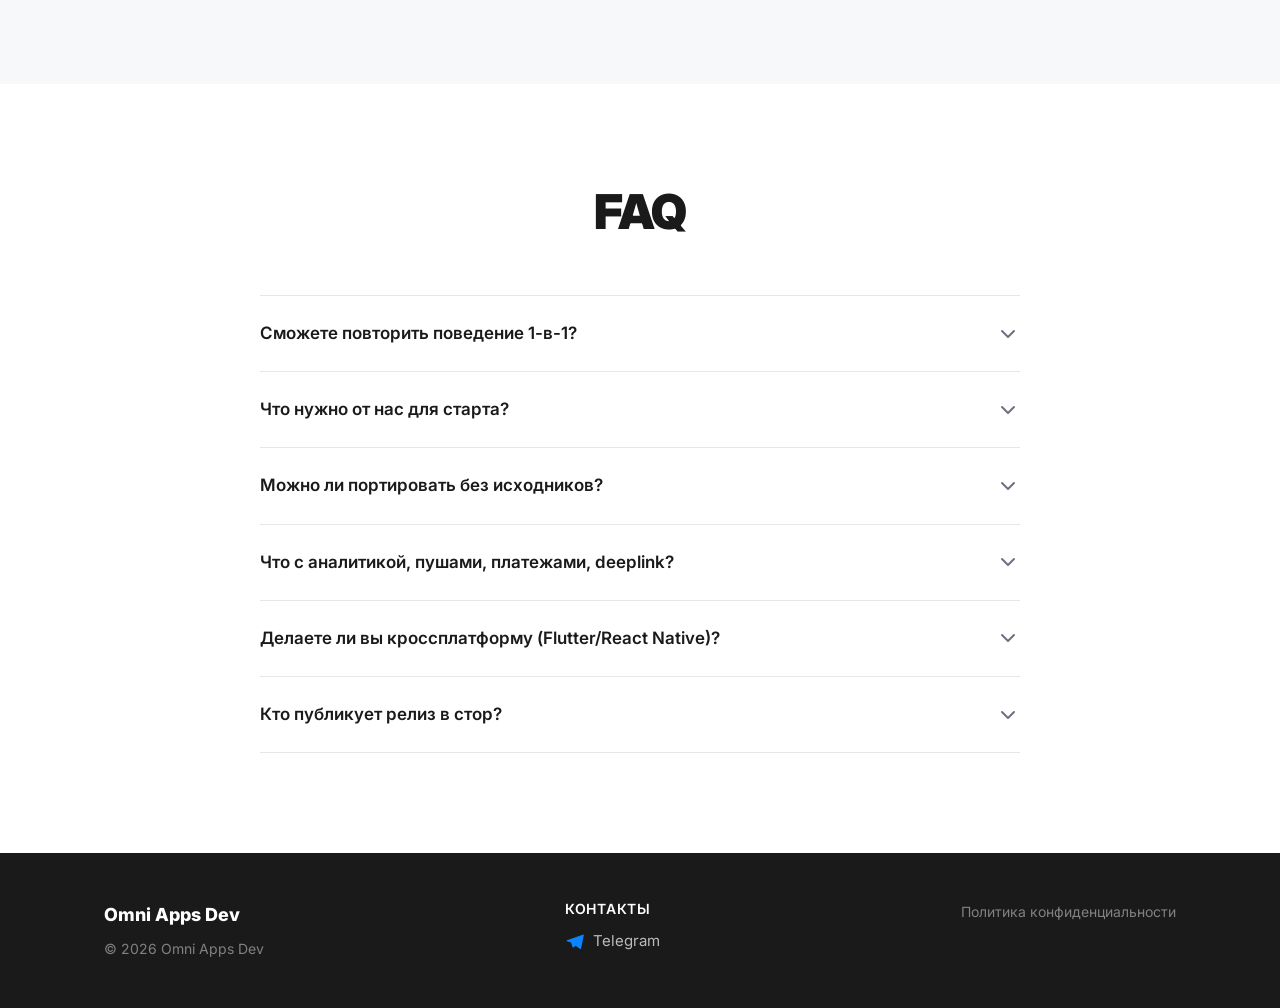
==== commit 8ee2e592: "Улучшения лендинга: FAQ в конец, чередование фона секций, правки шапки - Перенос секции FAQ в конец " ====
--- a/index.html
+++ b/index.html
@@ -27,10 +27,10 @@
       <a href="/" class="header__logo">Omni Apps Dev</a>
 
       <nav class="header__nav" id="nav">
+        <a href="#cases" class="header__link">Кейсы</a>
         <a href="#process" class="header__link">Процесс</a>
-        <a href="#cases" class="header__link">Кейсы</a>
+        <a href="#about" class="header__link">Обо мне</a>
         <a href="#faq" class="header__link">FAQ</a>
-        <a href="#about" class="header__link">Обо мне</a>
         <a href="#contacts" class="header__link">Контакты</a>
       </nav>
 
@@ -137,89 +137,6 @@
       </div>
     </section>
 
-    <!-- FAQ -->
-    <section class="faq" id="faq">
-      <div class="container">
-        <h2 class="section__title">FAQ</h2>
-
-        <div class="faq__list">
-
-          <div class="faq__item">
-            <button class="faq__question" aria-expanded="false">
-              <span>Сможете повторить поведение 1-в-1?</span>
-              <svg class="faq__icon" width="24" height="24" viewBox="0 0 24 24" fill="none">
-                <path d="M6 9l6 6 6-6" stroke="currentColor" stroke-width="2" stroke-linecap="round" stroke-linejoin="round"/>
-              </svg>
-            </button>
-            <div class="faq__answer">
-              <p>Стремимся к максимальному паритету. Где есть платформенные различия — фиксируем их заранее и предлагаем варианты.</p>
-            </div>
-          </div>
-
-          <div class="faq__item">
-            <button class="faq__question" aria-expanded="false">
-              <span>Что нужно от нас для старта?</span>
-              <svg class="faq__icon" width="24" height="24" viewBox="0 0 24 24" fill="none">
-                <path d="M6 9l6 6 6-6" stroke="currentColor" stroke-width="2" stroke-linecap="round" stroke-linejoin="round"/>
-              </svg>
-            </button>
-            <div class="faq__answer">
-              <p>Ссылка на текущее приложение, доступ к API/бэкенду (если есть), дизайн/макеты (если есть), доступ к репозиторию (желательно).</p>
-            </div>
-          </div>
-
-          <div class="faq__item">
-            <button class="faq__question" aria-expanded="false">
-              <span>Можно ли портировать без исходников?</span>
-              <svg class="faq__icon" width="24" height="24" viewBox="0 0 24 24" fill="none">
-                <path d="M6 9l6 6 6-6" stroke="currentColor" stroke-width="2" stroke-linecap="round" stroke-linejoin="round"/>
-              </svg>
-            </button>
-            <div class="faq__answer">
-              <p>Иногда — да (через восстановление логики и воспроизведение поведения), но это дороже и рискованнее. На аудите скажем честно.</p>
-            </div>
-          </div>
-
-          <div class="faq__item">
-            <button class="faq__question" aria-expanded="false">
-              <span>Что с аналитикой, пушами, платежами, deeplink?</span>
-              <svg class="faq__icon" width="24" height="24" viewBox="0 0 24 24" fill="none">
-                <path d="M6 9l6 6 6-6" stroke="currentColor" stroke-width="2" stroke-linecap="round" stroke-linejoin="round"/>
-              </svg>
-            </button>
-            <div class="faq__answer">
-              <p>Закладываем как часть «must-have» для релиза и проверяем тестовыми сценариями.</p>
-            </div>
-          </div>
-
-          <div class="faq__item">
-            <button class="faq__question" aria-expanded="false">
-              <span>Делаете ли вы кроссплатформу (Flutter/React Native)?</span>
-              <svg class="faq__icon" width="24" height="24" viewBox="0 0 24 24" fill="none">
-                <path d="M6 9l6 6 6-6" stroke="currentColor" stroke-width="2" stroke-linecap="round" stroke-linejoin="round"/>
-              </svg>
-            </button>
-            <div class="faq__answer">
-              <p>Мы фокусируемся на нативе. Если кросс-платформа объективно выгоднее — скажем об этом на аудите.</p>
-            </div>
-          </div>
-
-          <div class="faq__item">
-            <button class="faq__question" aria-expanded="false">
-              <span>Кто публикует релиз в стор?</span>
-              <svg class="faq__icon" width="24" height="24" viewBox="0 0 24 24" fill="none">
-                <path d="M6 9l6 6 6-6" stroke="currentColor" stroke-width="2" stroke-linecap="round" stroke-linejoin="round"/>
-              </svg>
-            </button>
-            <div class="faq__answer">
-              <p>Можем сделать под вашим аккаунтом (рекомендуется) или помочь подготовить всё к публикации.</p>
-            </div>
-          </div>
-
-        </div>
-      </div>
-    </section>
-
     <!-- About -->
     <section class="about" id="about">
       <div class="container">
@@ -241,6 +158,89 @@
       </div>
     </section>
 
+    <!-- FAQ -->
+    <section class="faq" id="faq">
+      <div class="container">
+        <h2 class="section__title">FAQ</h2>
+
+        <div class="faq__list">
+
+          <div class="faq__item">
+            <button class="faq__question" aria-expanded="false">
+              <span>Сможете повторить поведение 1-в-1?</span>
+              <svg class="faq__icon" width="24" height="24" viewBox="0 0 24 24" fill="none">
+                <path d="M6 9l6 6 6-6" stroke="currentColor" stroke-width="2" stroke-linecap="round" stroke-linejoin="round"/>
+              </svg>
+            </button>
+            <div class="faq__answer">
+              <p>Стремимся к максимальному паритету. Где есть платформенные различия — фиксируем их заранее и предлагаем варианты.</p>
+            </div>
+          </div>
+
+          <div class="faq__item">
+            <button class="faq__question" aria-expanded="false">
+              <span>Что нужно от нас для старта?</span>
+              <svg class="faq__icon" width="24" height="24" viewBox="0 0 24 24" fill="none">
+                <path d="M6 9l6 6 6-6" stroke="currentColor" stroke-width="2" stroke-linecap="round" stroke-linejoin="round"/>
+              </svg>
+            </button>
+            <div class="faq__answer">
+              <p>Ссылка на текущее приложение, доступ к API/бэкенду (если есть), дизайн/макеты (если есть), доступ к репозиторию (желательно).</p>
+            </div>
+          </div>
+
+          <div class="faq__item">
+            <button class="faq__question" aria-expanded="false">
+              <span>Можно ли портировать без исходников?</span>
+              <svg class="faq__icon" width="24" height="24" viewBox="0 0 24 24" fill="none">
+                <path d="M6 9l6 6 6-6" stroke="currentColor" stroke-width="2" stroke-linecap="round" stroke-linejoin="round"/>
+              </svg>
+            </button>
+            <div class="faq__answer">
+              <p>Иногда — да (через восстановление логики и воспроизведение поведения), но это дороже и рискованнее. На аудите скажем честно.</p>
+            </div>
+          </div>
+
+          <div class="faq__item">
+            <button class="faq__question" aria-expanded="false">
+              <span>Что с аналитикой, пушами, платежами, deeplink?</span>
+              <svg class="faq__icon" width="24" height="24" viewBox="0 0 24 24" fill="none">
+                <path d="M6 9l6 6 6-6" stroke="currentColor" stroke-width="2" stroke-linecap="round" stroke-linejoin="round"/>
+              </svg>
+            </button>
+            <div class="faq__answer">
+              <p>Закладываем как часть «must-have» для релиза и проверяем тестовыми сценариями.</p>
+            </div>
+          </div>
+
+          <div class="faq__item">
+            <button class="faq__question" aria-expanded="false">
+              <span>Делаете ли вы кроссплатформу (Flutter/React Native)?</span>
+              <svg class="faq__icon" width="24" height="24" viewBox="0 0 24 24" fill="none">
+                <path d="M6 9l6 6 6-6" stroke="currentColor" stroke-width="2" stroke-linecap="round" stroke-linejoin="round"/>
+              </svg>
+            </button>
+            <div class="faq__answer">
+              <p>Мы фокусируемся на нативе. Если кросс-платформа объективно выгоднее — скажем об этом на аудите.</p>
+            </div>
+          </div>
+
+          <div class="faq__item">
+            <button class="faq__question" aria-expanded="false">
+              <span>Кто публикует релиз в стор?</span>
+              <svg class="faq__icon" width="24" height="24" viewBox="0 0 24 24" fill="none">
+                <path d="M6 9l6 6 6-6" stroke="currentColor" stroke-width="2" stroke-linecap="round" stroke-linejoin="round"/>
+              </svg>
+            </button>
+            <div class="faq__answer">
+              <p>Можем сделать под вашим аккаунтом (рекомендуется) или помочь подготовить всё к публикации.</p>
+            </div>
+          </div>
+
+        </div>
+      </div>
+    </section>
+
   </main>
 
   <!-- Footer -->
--- a/styles.css
+++ b/styles.css
@@ -227,6 +227,15 @@
    Hero
    ============================================ */
 
+/* Чередование фона секций для удобства чтения */
+main > section:nth-child(odd) {
+  background: var(--color-white);
+}
+
+main > section:nth-child(even) {
+  background: var(--color-light-bg);
+}
+
 .hero {
   padding: calc(var(--header-height) + 80px) 0 100px;
   min-height: 85vh;
@@ -296,7 +305,6 @@
 
 .about {
   padding: var(--section-padding) 0;
-  background: var(--color-light-bg);
 }
 
 .about .section__title {
@@ -381,7 +389,6 @@
 
 .process {
   padding: var(--section-padding) 0;
-  background: var(--color-light-bg);
 }
 
 .process__grid {
@@ -469,7 +476,6 @@
 
 .cases {
   padding: var(--section-padding) 0;
-  background: var(--color-white);
 }
 
 .cases__title {
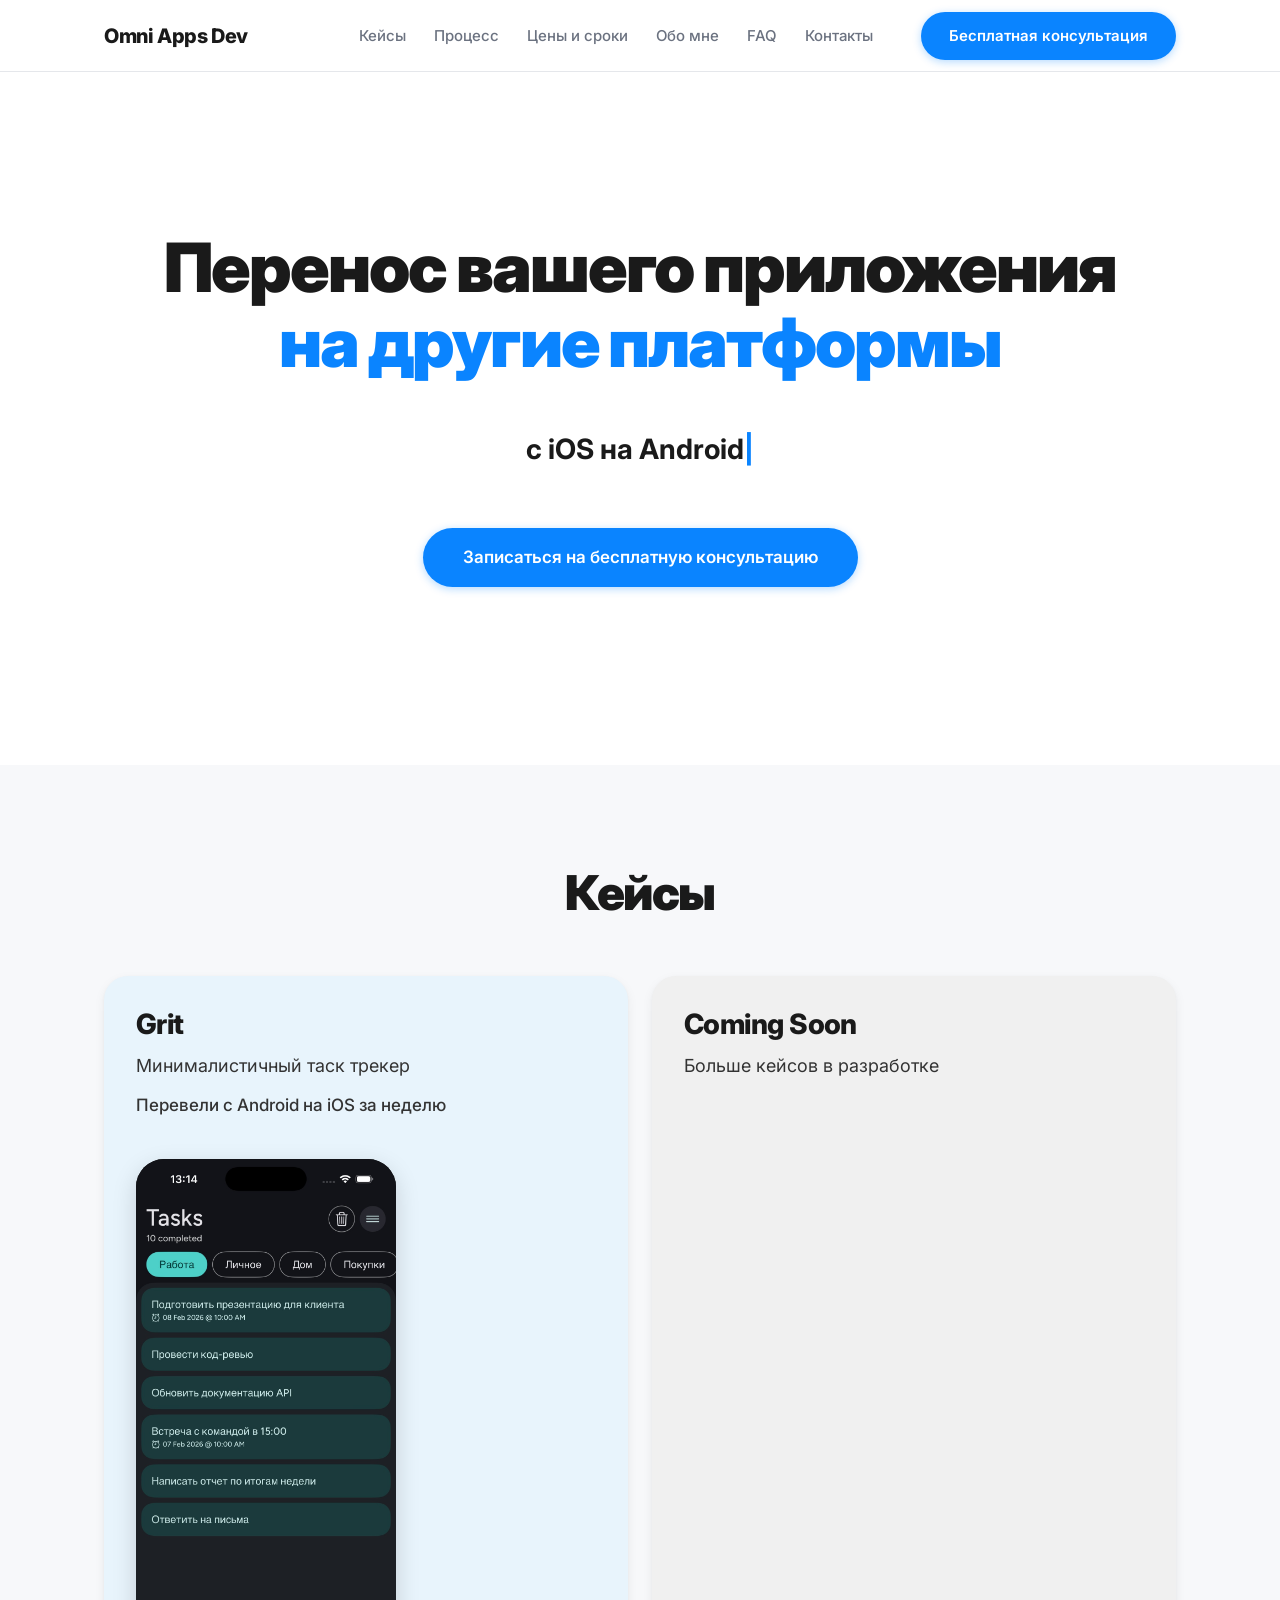
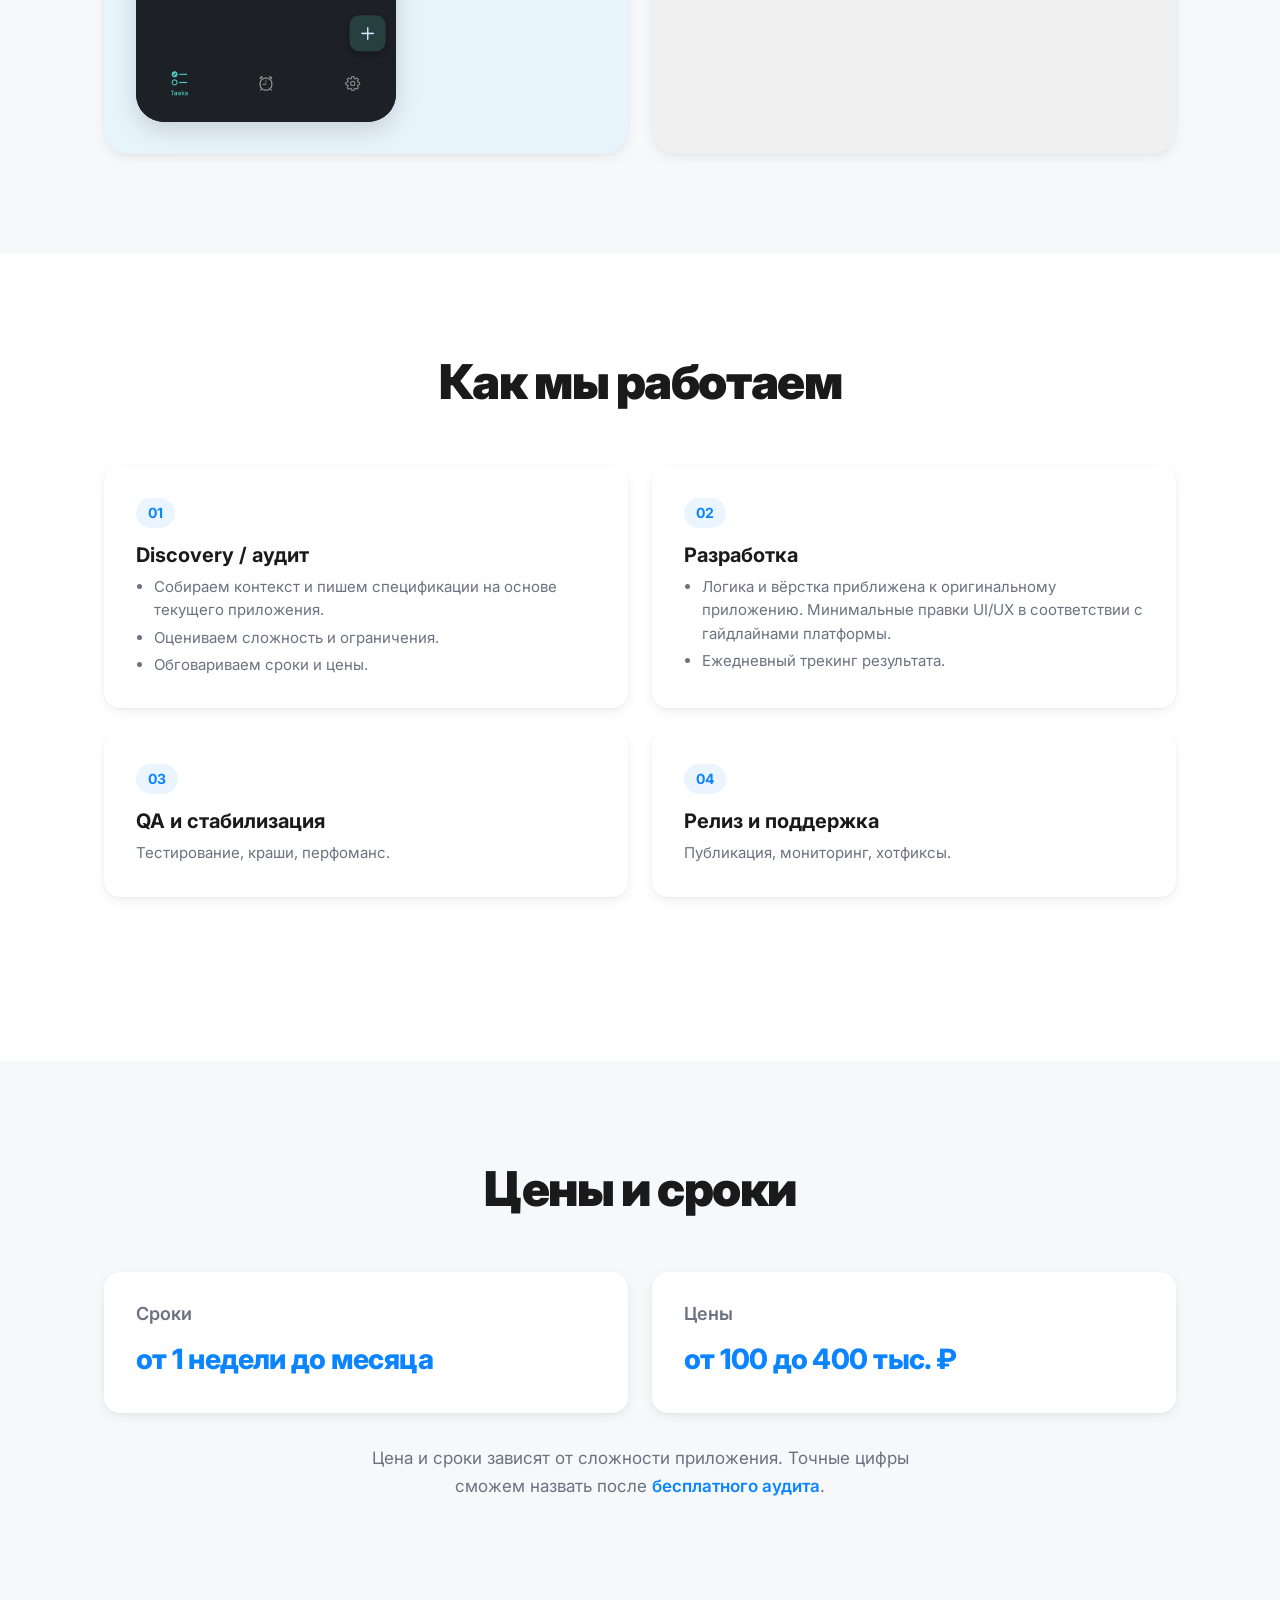
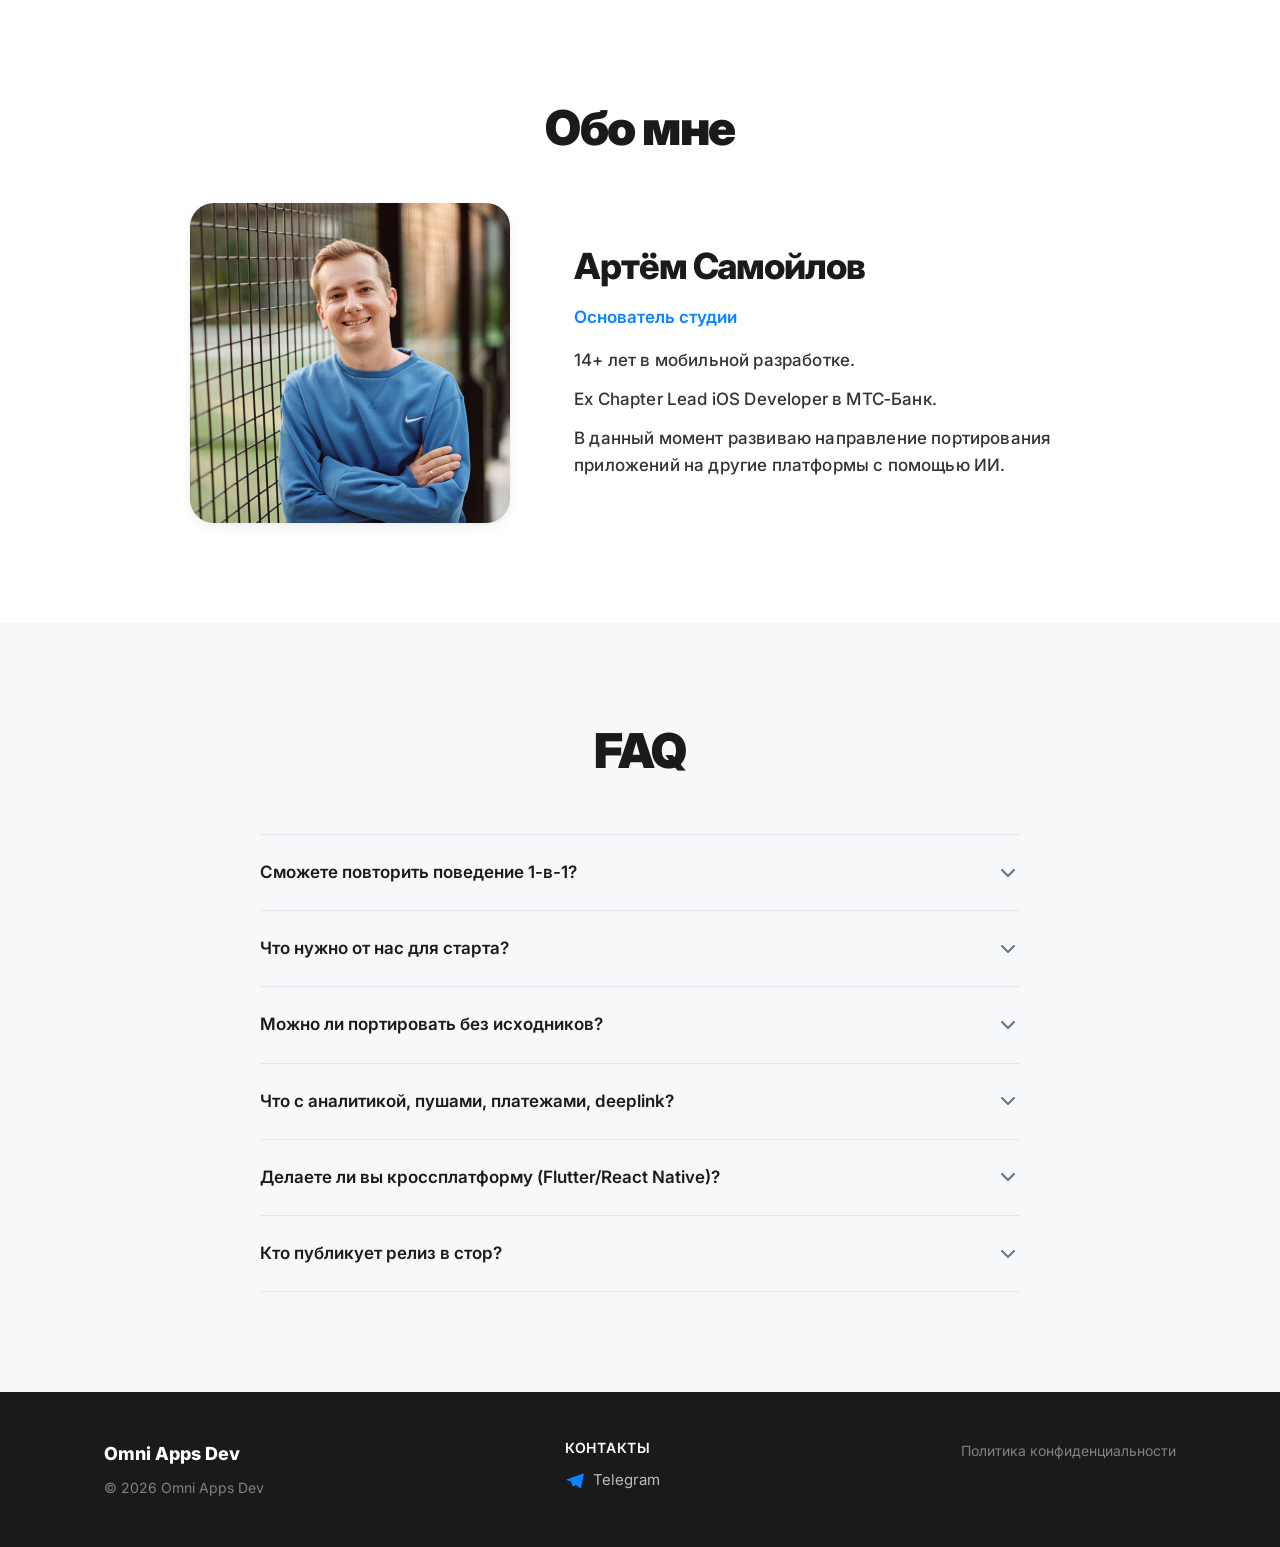
==== commit ad0c036d: "Добавить секцию «Цены и сроки» Co-authored-by: Cursor <cursoragent@cursor.com>" ====
--- a/index.html
+++ b/index.html
@@ -29,6 +29,7 @@
       <nav class="header__nav" id="nav">
         <a href="#cases" class="header__link">Кейсы</a>
         <a href="#process" class="header__link">Процесс</a>
+        <a href="#pricing" class="header__link">Цены и сроки</a>
         <a href="#about" class="header__link">Обо мне</a>
         <a href="#faq" class="header__link">FAQ</a>
         <a href="#contacts" class="header__link">Контакты</a>
@@ -137,6 +138,29 @@
       </div>
     </section>
 
+    <!-- Pricing & Timeline -->
+    <section class="pricing" id="pricing">
+      <div class="container">
+        <h2 class="section__title">Цены и сроки</h2>
+
+        <div class="pricing__grid">
+          <div class="pricing__card">
+            <h3 class="pricing__card-title">Сроки</h3>
+            <p class="pricing__value">от 1 недели до месяца</p>
+          </div>
+
+          <div class="pricing__card">
+            <h3 class="pricing__card-title">Цены</h3>
+            <p class="pricing__value">от 100 до 400 тыс. ₽</p>
+          </div>
+        </div>
+
+        <p class="pricing__note">
+          Цена и сроки зависят от сложности приложения. Точные цифры сможем назвать после <a href="https://t.me/tema_samoylov" target="_blank" rel="noopener" class="pricing__link">бесплатного аудита</a>.
+        </p>
+      </div>
+    </section>
+
     <!-- About -->
     <section class="about" id="about">
       <div class="container">
--- a/styles.css
+++ b/styles.css
@@ -469,6 +469,71 @@
   margin-bottom: 24px;
 }
 
+
+/* ============================================
+   Pricing & Timeline
+   ============================================ */
+
+.pricing {
+  padding: var(--section-padding) 0;
+}
+
+.pricing__grid {
+  display: grid;
+  grid-template-columns: repeat(2, 1fr);
+  gap: 24px;
+  margin-bottom: 32px;
+}
+
+.pricing__card {
+  background: var(--color-white);
+  border-radius: var(--radius-md);
+  padding: 32px;
+  box-shadow: var(--shadow-card);
+  transition: all var(--transition);
+}
+
+.pricing__card:hover {
+  box-shadow: var(--shadow-card-hover);
+}
+
+.pricing__card.revealed:hover {
+  transform: translateY(-4px);
+}
+
+.pricing__card-title {
+  font-size: 18px;
+  font-weight: 600;
+  color: var(--color-muted);
+  margin-bottom: 12px;
+}
+
+.pricing__value {
+  font-size: 28px;
+  font-weight: 800;
+  color: var(--color-primary);
+  letter-spacing: -0.02em;
+  margin: 0;
+}
+
+.pricing__note {
+  text-align: center;
+  font-size: 17px;
+  color: var(--color-muted);
+  line-height: 1.6;
+  max-width: 600px;
+  margin: 0 auto;
+}
+
+.pricing__link {
+  color: var(--color-primary);
+  font-weight: 600;
+  transition: color var(--transition);
+}
+
+.pricing__link:hover {
+  color: var(--color-primary-hover);
+}
 
 /* ============================================
    Cases
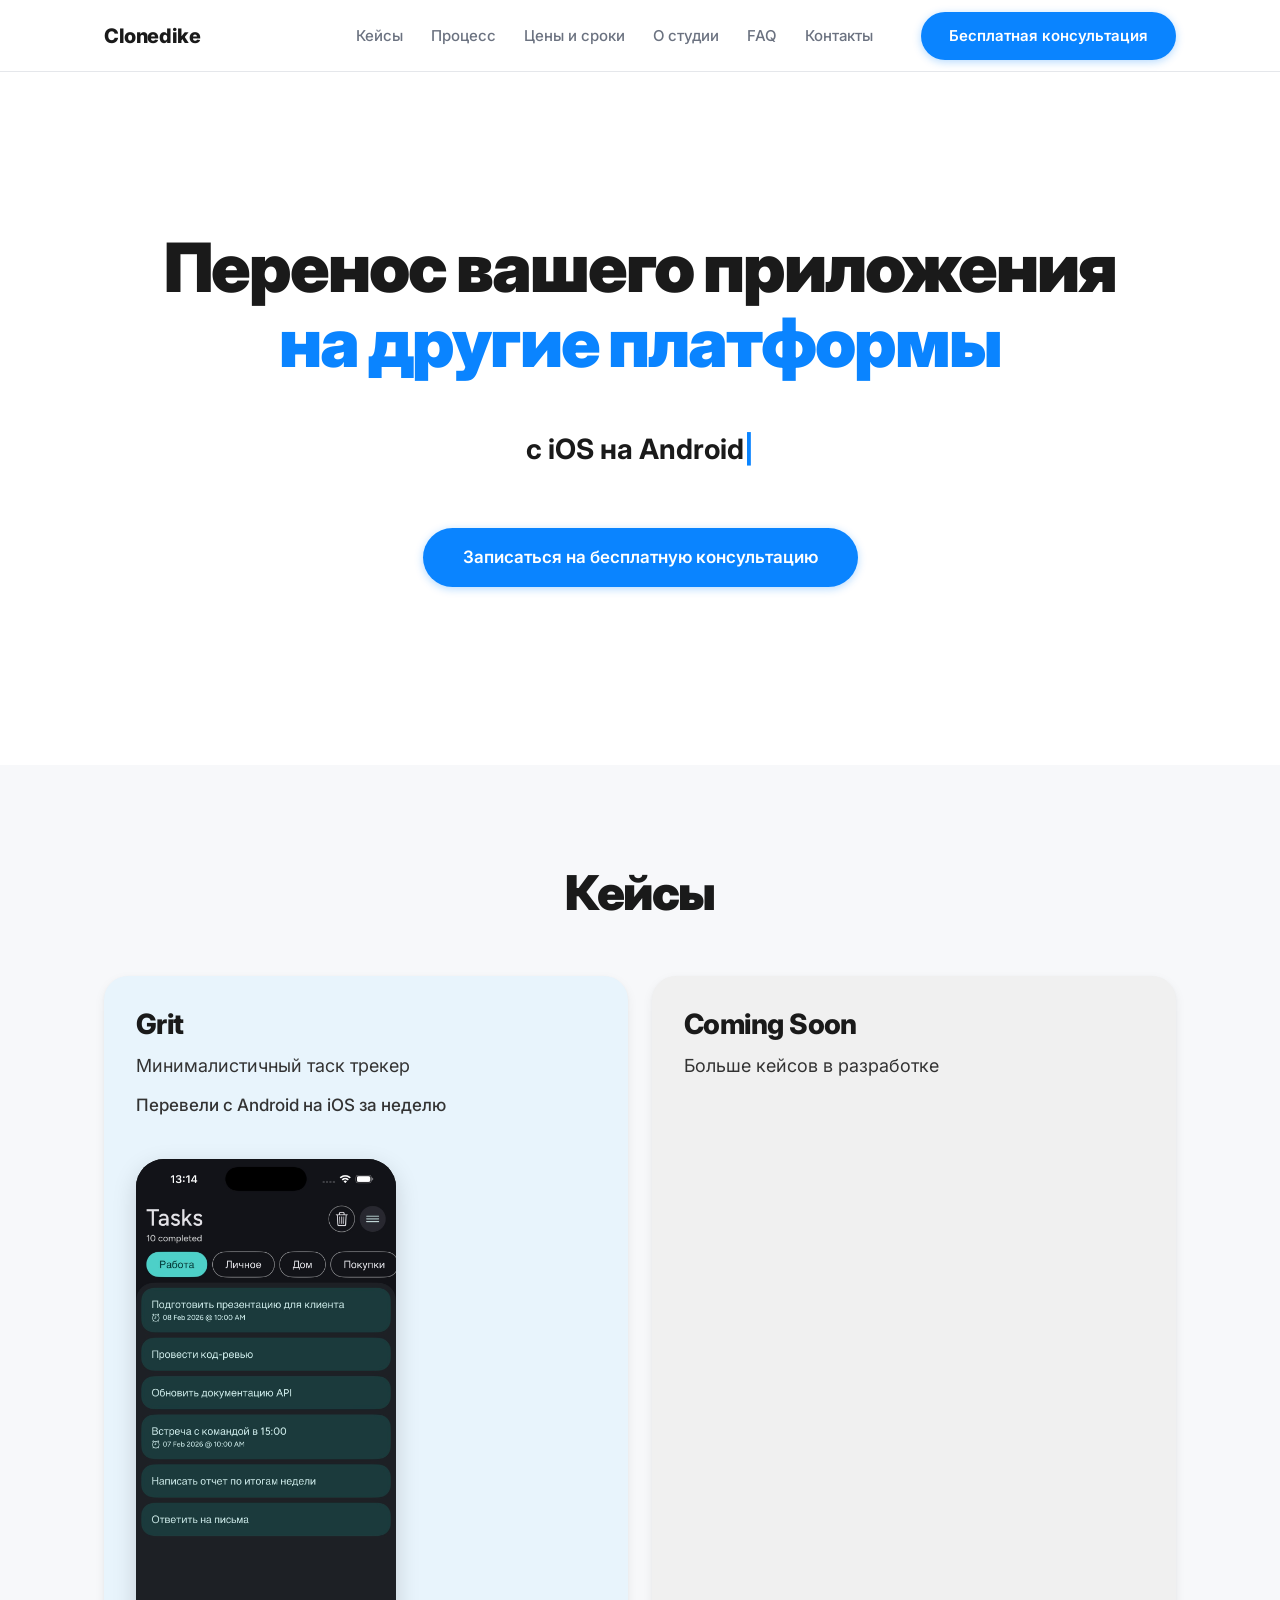
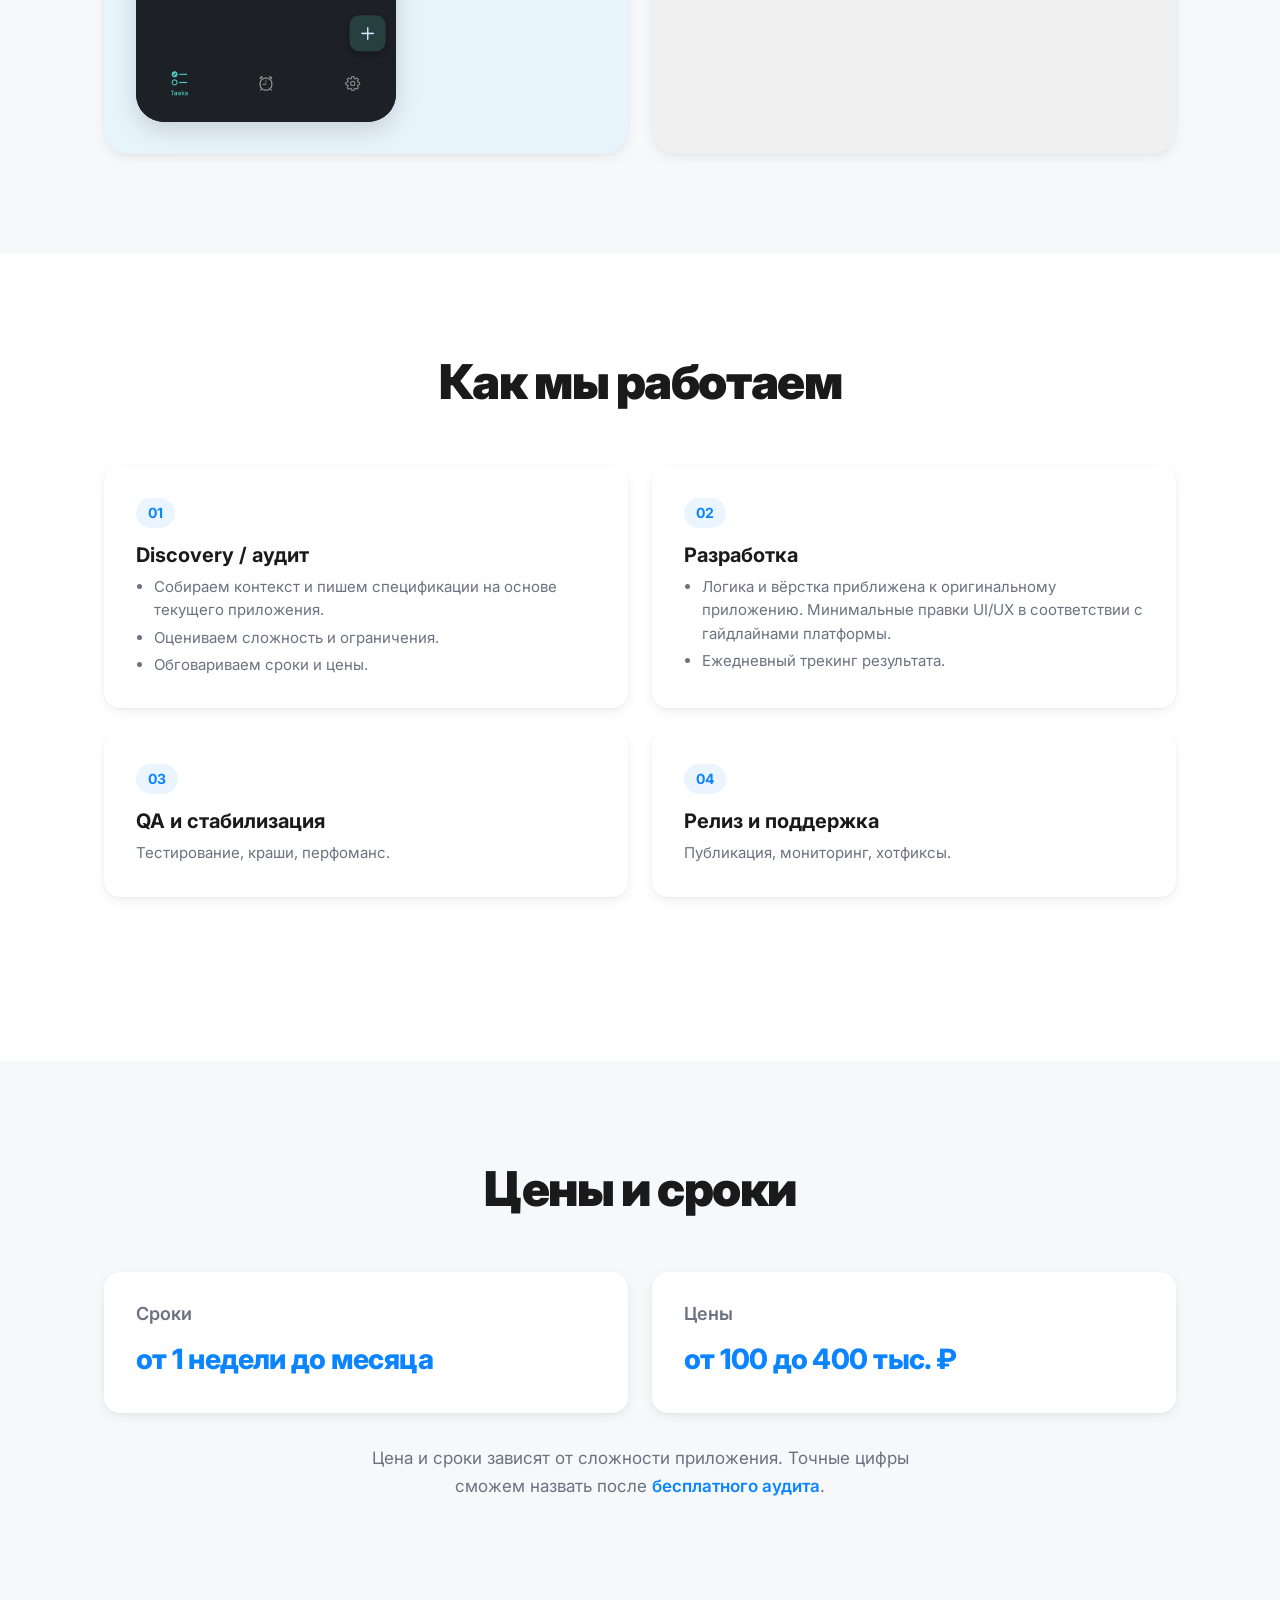
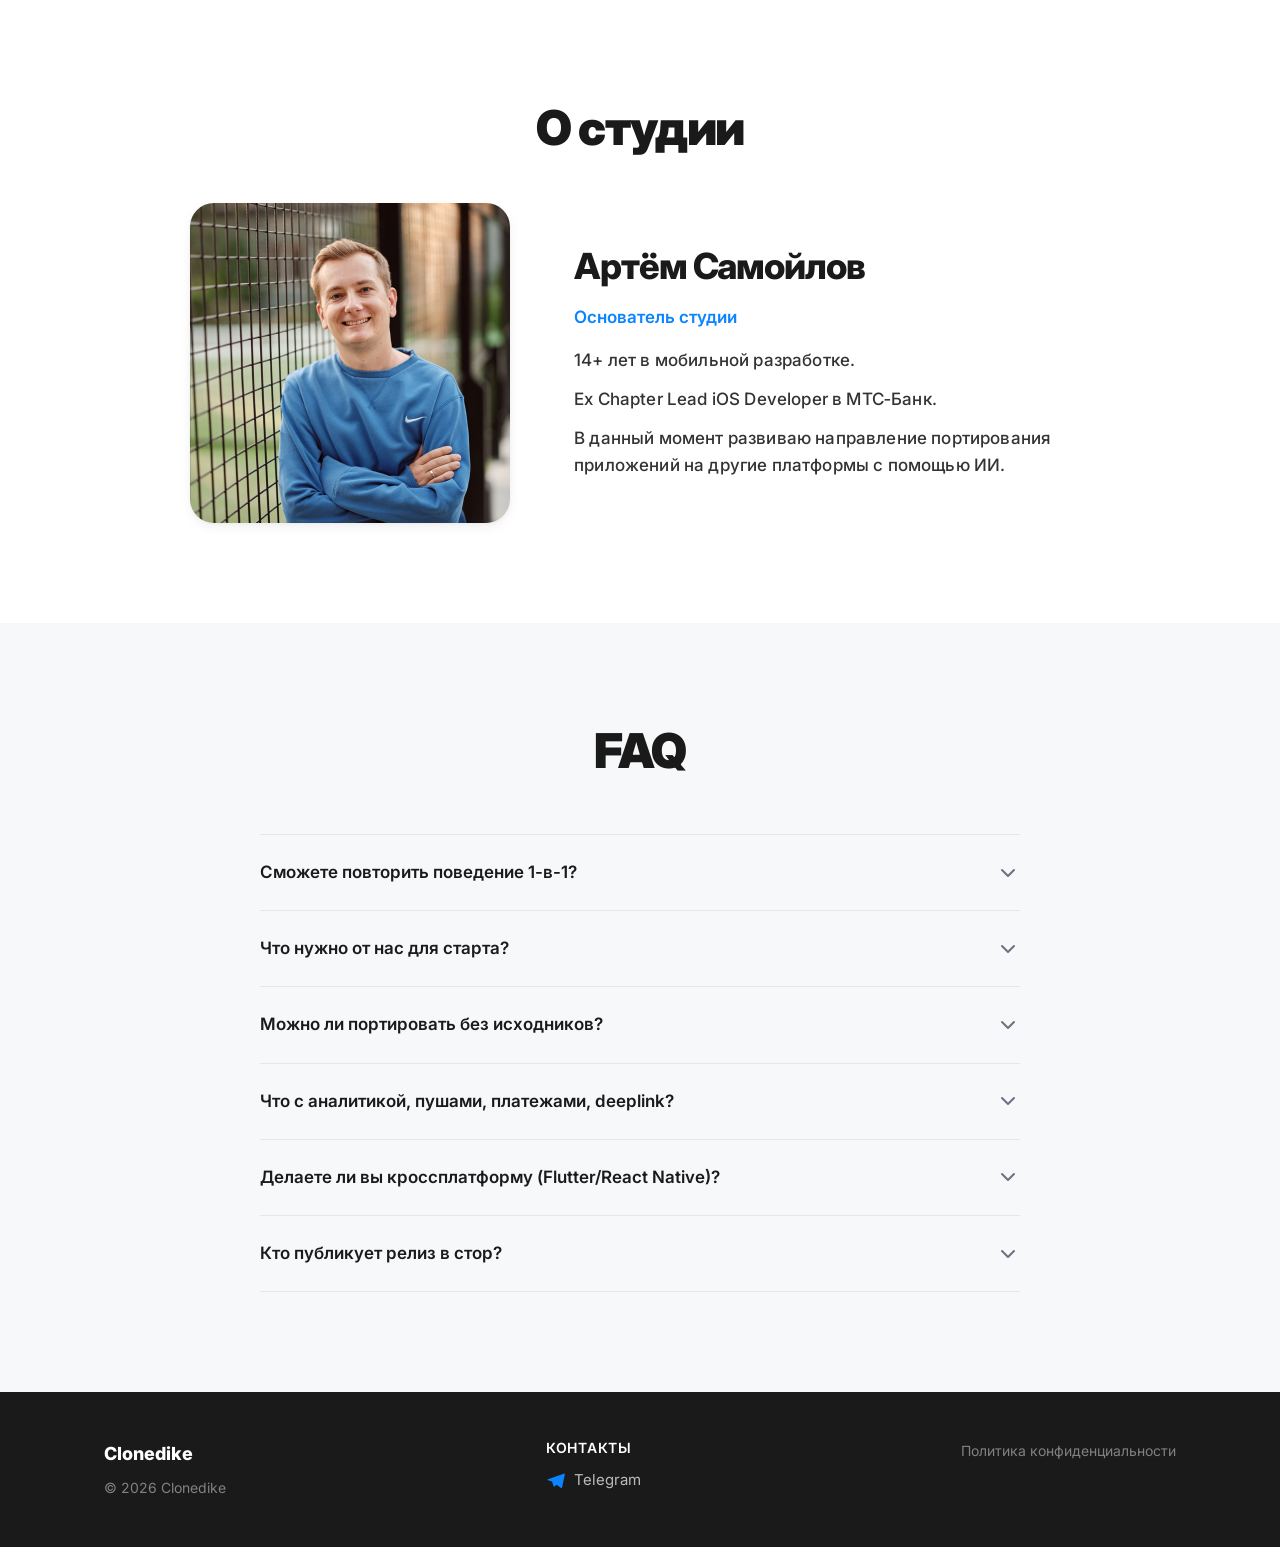
==== commit bf1e5ffa: "Rebrand: Omni Apps Dev → Clonedike, Обо мне → О студии Co-authored-by: Cursor <cursoragent@cursor.co" ====
--- a/index.html
+++ b/index.html
@@ -24,13 +24,13 @@
   <!-- Header -->
   <header class="header" id="header">
     <div class="container header__inner">
-      <a href="/" class="header__logo">Omni Apps Dev</a>
+      <a href="/" class="header__logo">Clonedike</a>
 
       <nav class="header__nav" id="nav">
         <a href="#cases" class="header__link">Кейсы</a>
         <a href="#process" class="header__link">Процесс</a>
         <a href="#pricing" class="header__link">Цены и сроки</a>
-        <a href="#about" class="header__link">Обо мне</a>
+        <a href="#about" class="header__link">О студии</a>
         <a href="#faq" class="header__link">FAQ</a>
         <a href="#contacts" class="header__link">Контакты</a>
       </nav>
@@ -164,7 +164,7 @@
     <!-- About -->
     <section class="about" id="about">
       <div class="container">
-        <h2 class="section__title">Обо мне</h2>
+        <h2 class="section__title">О студии</h2>
         <div class="about__inner reveal">
         <div class="about__photo">
           <img src="assets/photo.png" alt="Артём Самойлов" loading="lazy" />
@@ -271,8 +271,8 @@
   <footer class="footer" id="contacts">
     <div class="container footer__inner">
       <div class="footer__brand">
-        <a href="/" class="footer__logo">Omni Apps Dev</a>
-        <p class="footer__copy">&copy; 2026 Omni Apps Dev</p>
+        <a href="/" class="footer__logo">Clonedike</a>
+        <p class="footer__copy">&copy; 2026 Clonedike</p>
       </div>
 
       <div class="footer__contacts">
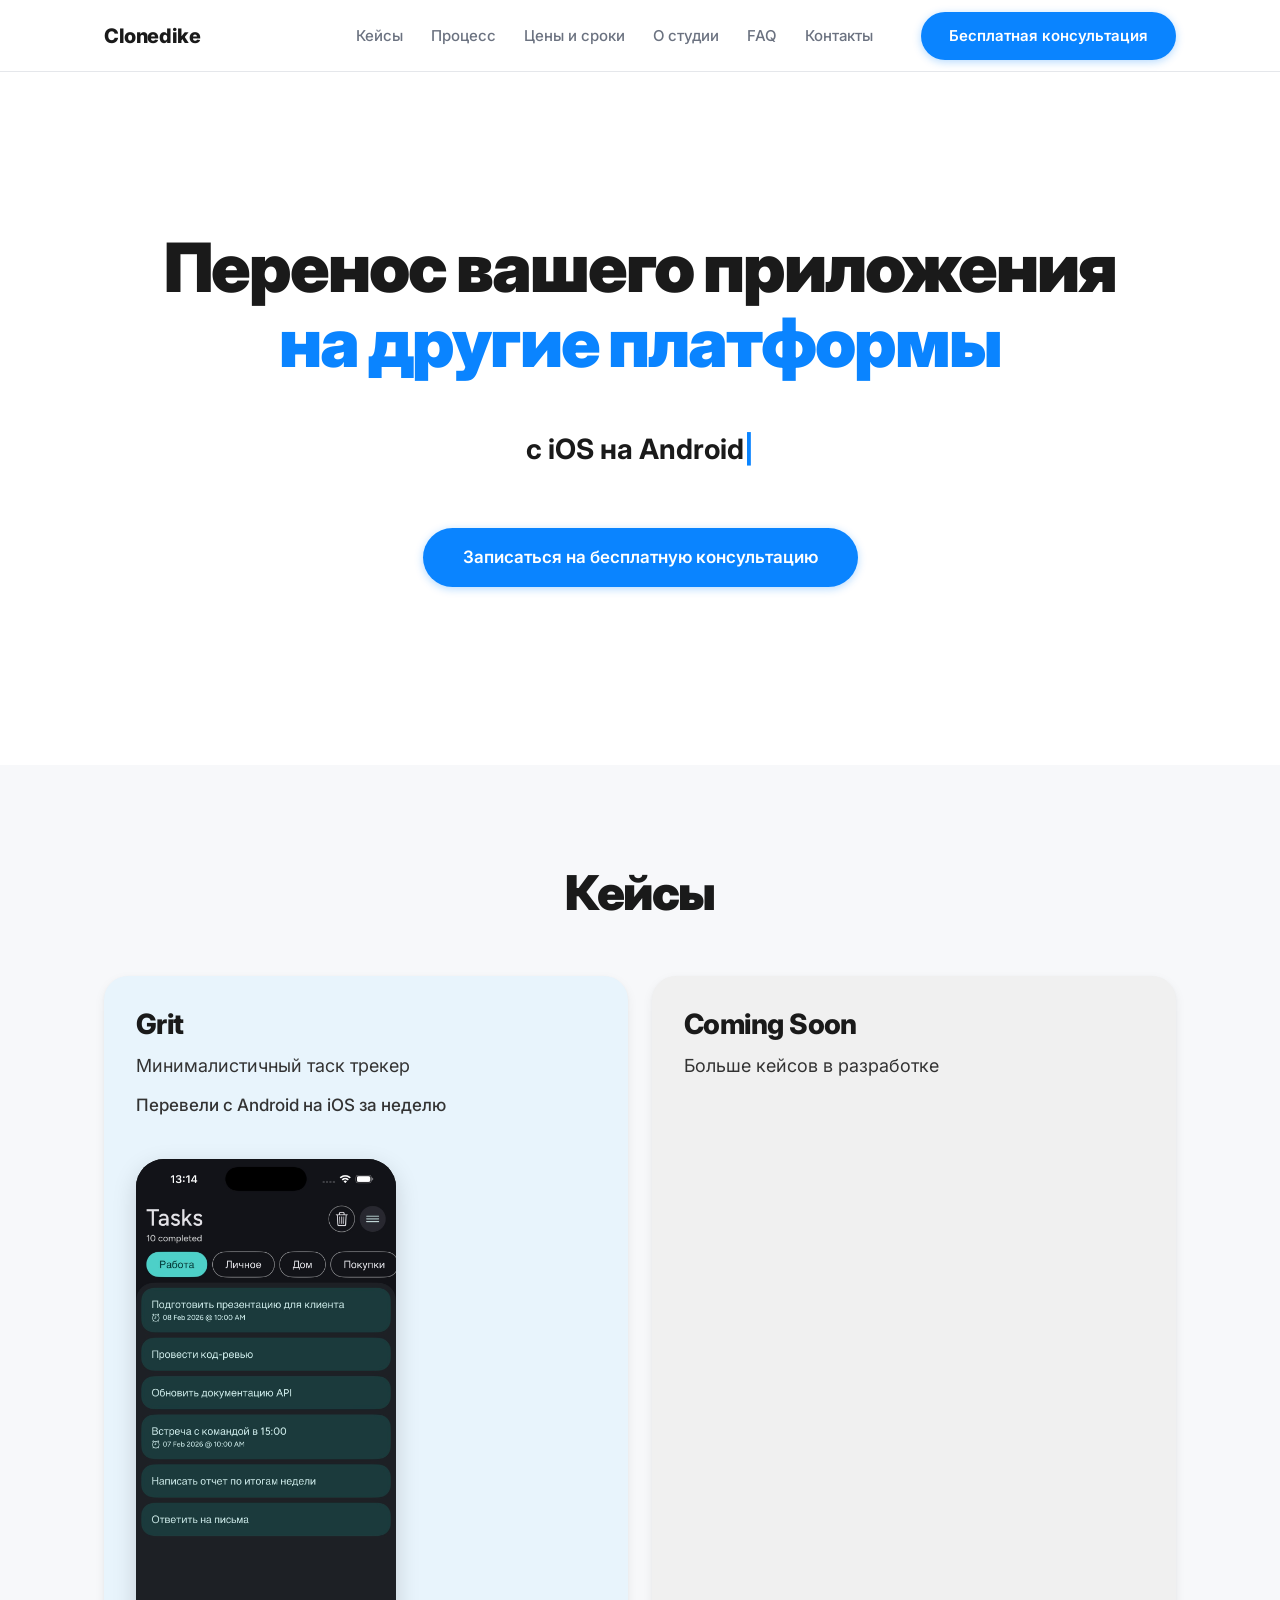
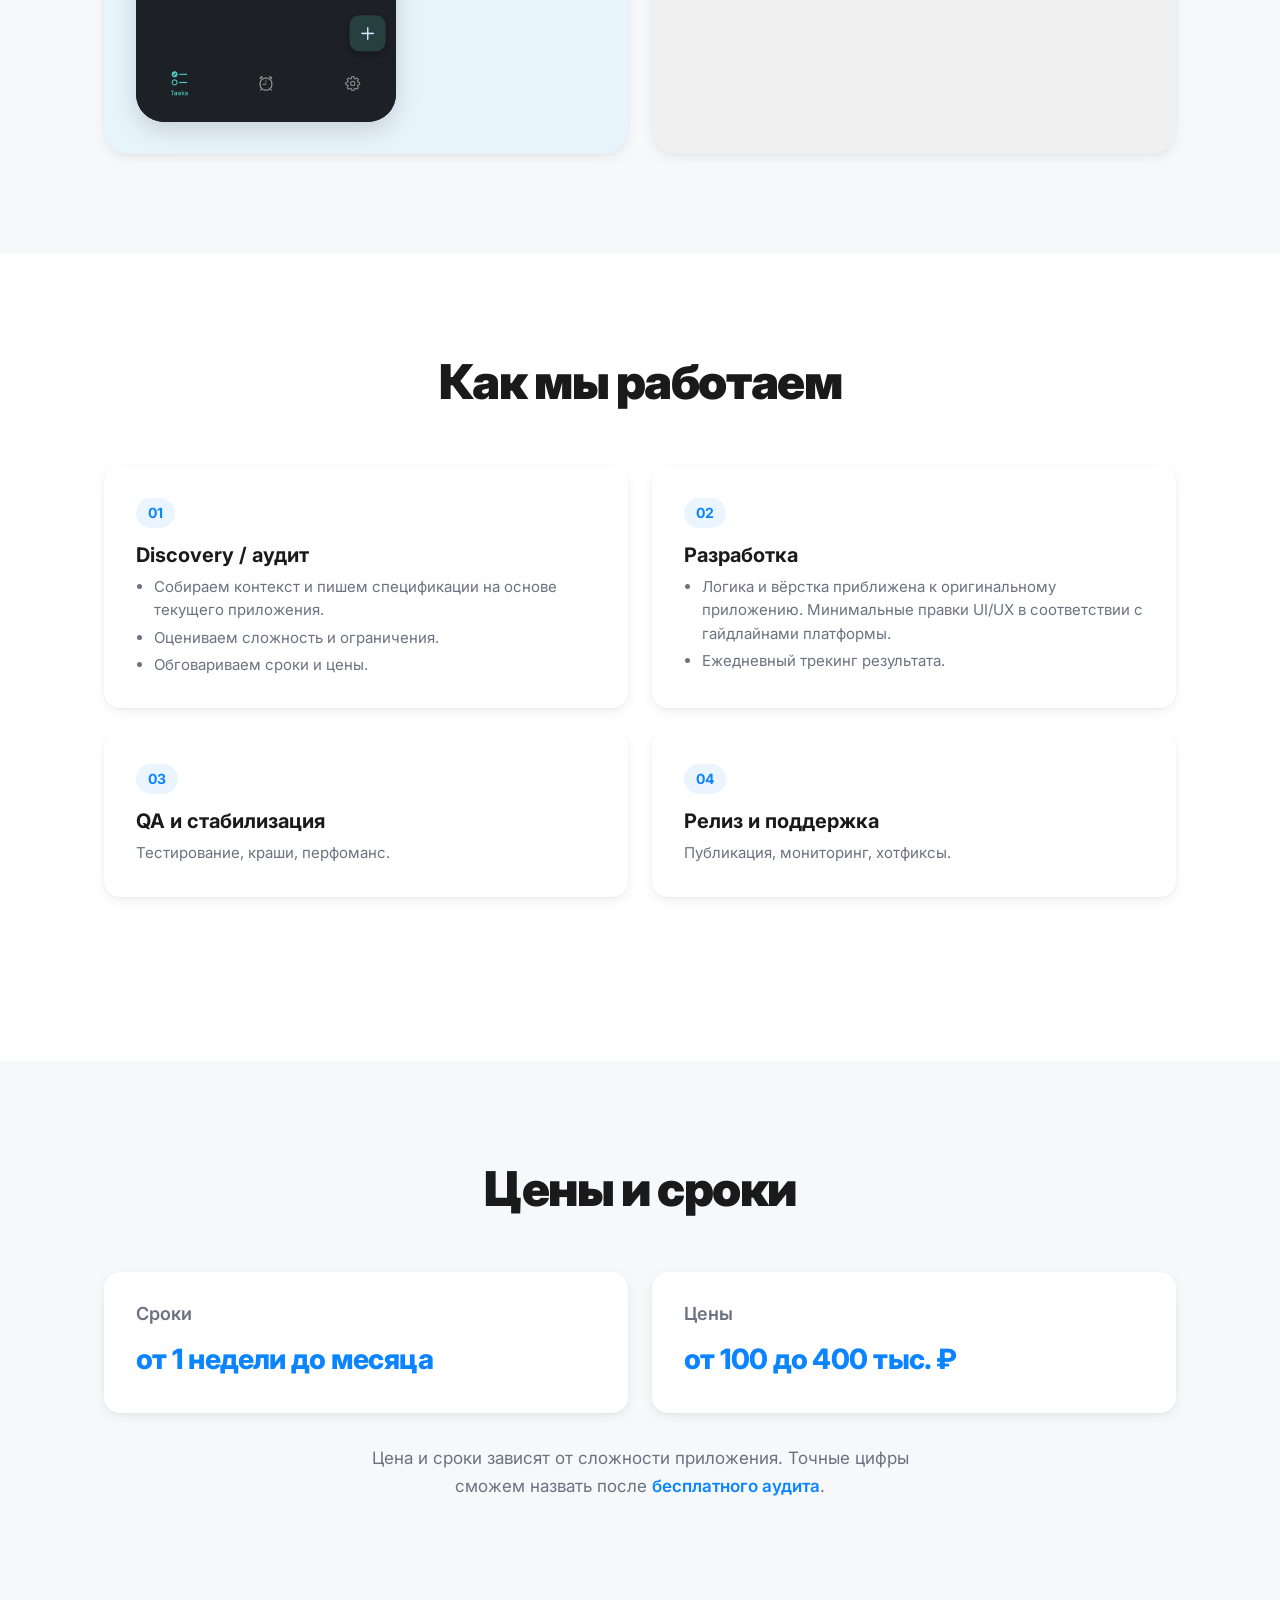
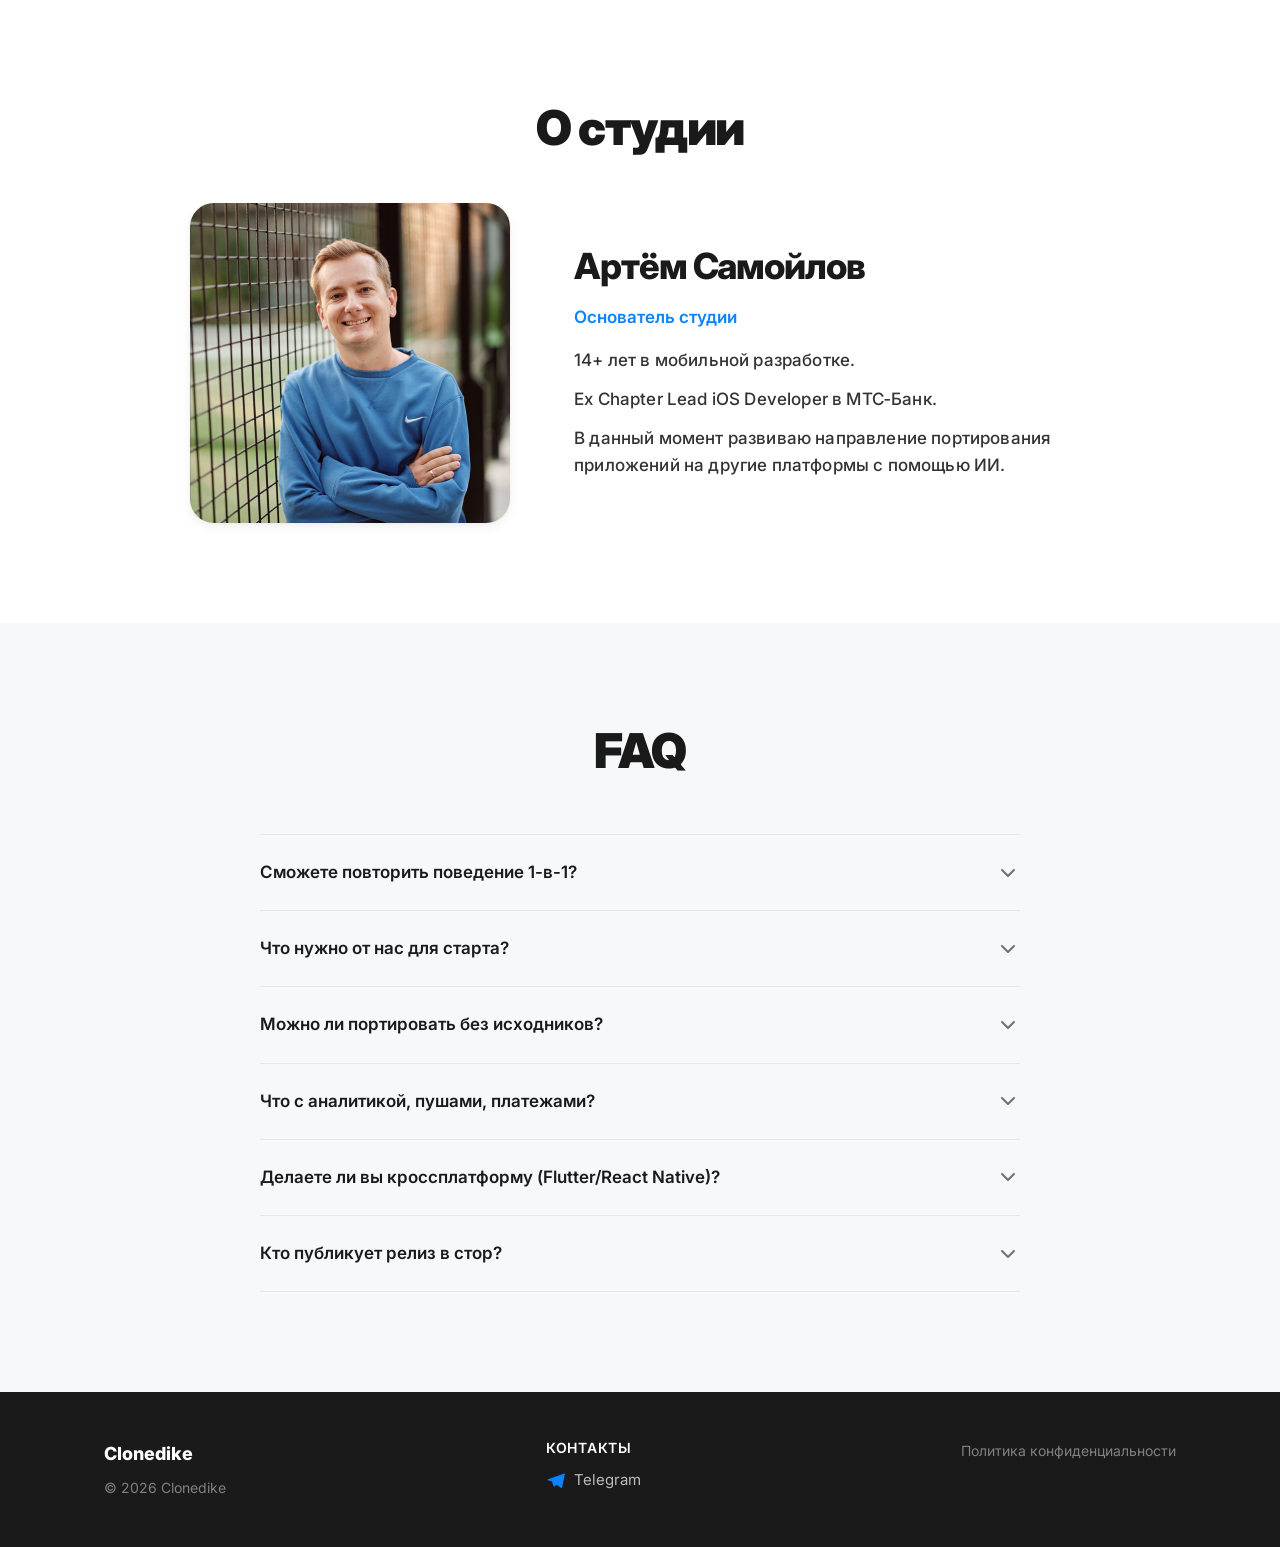
==== commit df27ef24: "FAQ: обновление текстов — требования к передаче, удаление deeplink, кроссплатформа Flutter/React Nat" ====
--- a/index.html
+++ b/index.html
@@ -209,7 +209,7 @@
               </svg>
             </button>
             <div class="faq__answer">
-              <p>Ссылка на текущее приложение, доступ к API/бэкенду (если есть), дизайн/макеты (если есть), доступ к репозиторию (желательно).</p>
+              <p>Ссылка на текущее приложение, доступ к репозиторию с кодом текущего приложения, доступ к API/бэкенду (если есть), дизайн/макеты (если есть)</p>
             </div>
           </div>
 
@@ -227,7 +227,7 @@
 
           <div class="faq__item">
             <button class="faq__question" aria-expanded="false">
-              <span>Что с аналитикой, пушами, платежами, deeplink?</span>
+              <span>Что с аналитикой, пушами, платежами?</span>
               <svg class="faq__icon" width="24" height="24" viewBox="0 0 24 24" fill="none">
                 <path d="M6 9l6 6 6-6" stroke="currentColor" stroke-width="2" stroke-linecap="round" stroke-linejoin="round"/>
               </svg>
@@ -245,7 +245,7 @@
               </svg>
             </button>
             <div class="faq__answer">
-              <p>Мы фокусируемся на нативе. Если кросс-платформа объективно выгоднее — скажем об этом на аудите.</p>
+              <p>Если функционал приложения не упирается в ограничения кроссплатформы, по запросу можем сделать на Flutter/React Native.</p>
             </div>
           </div>
 
